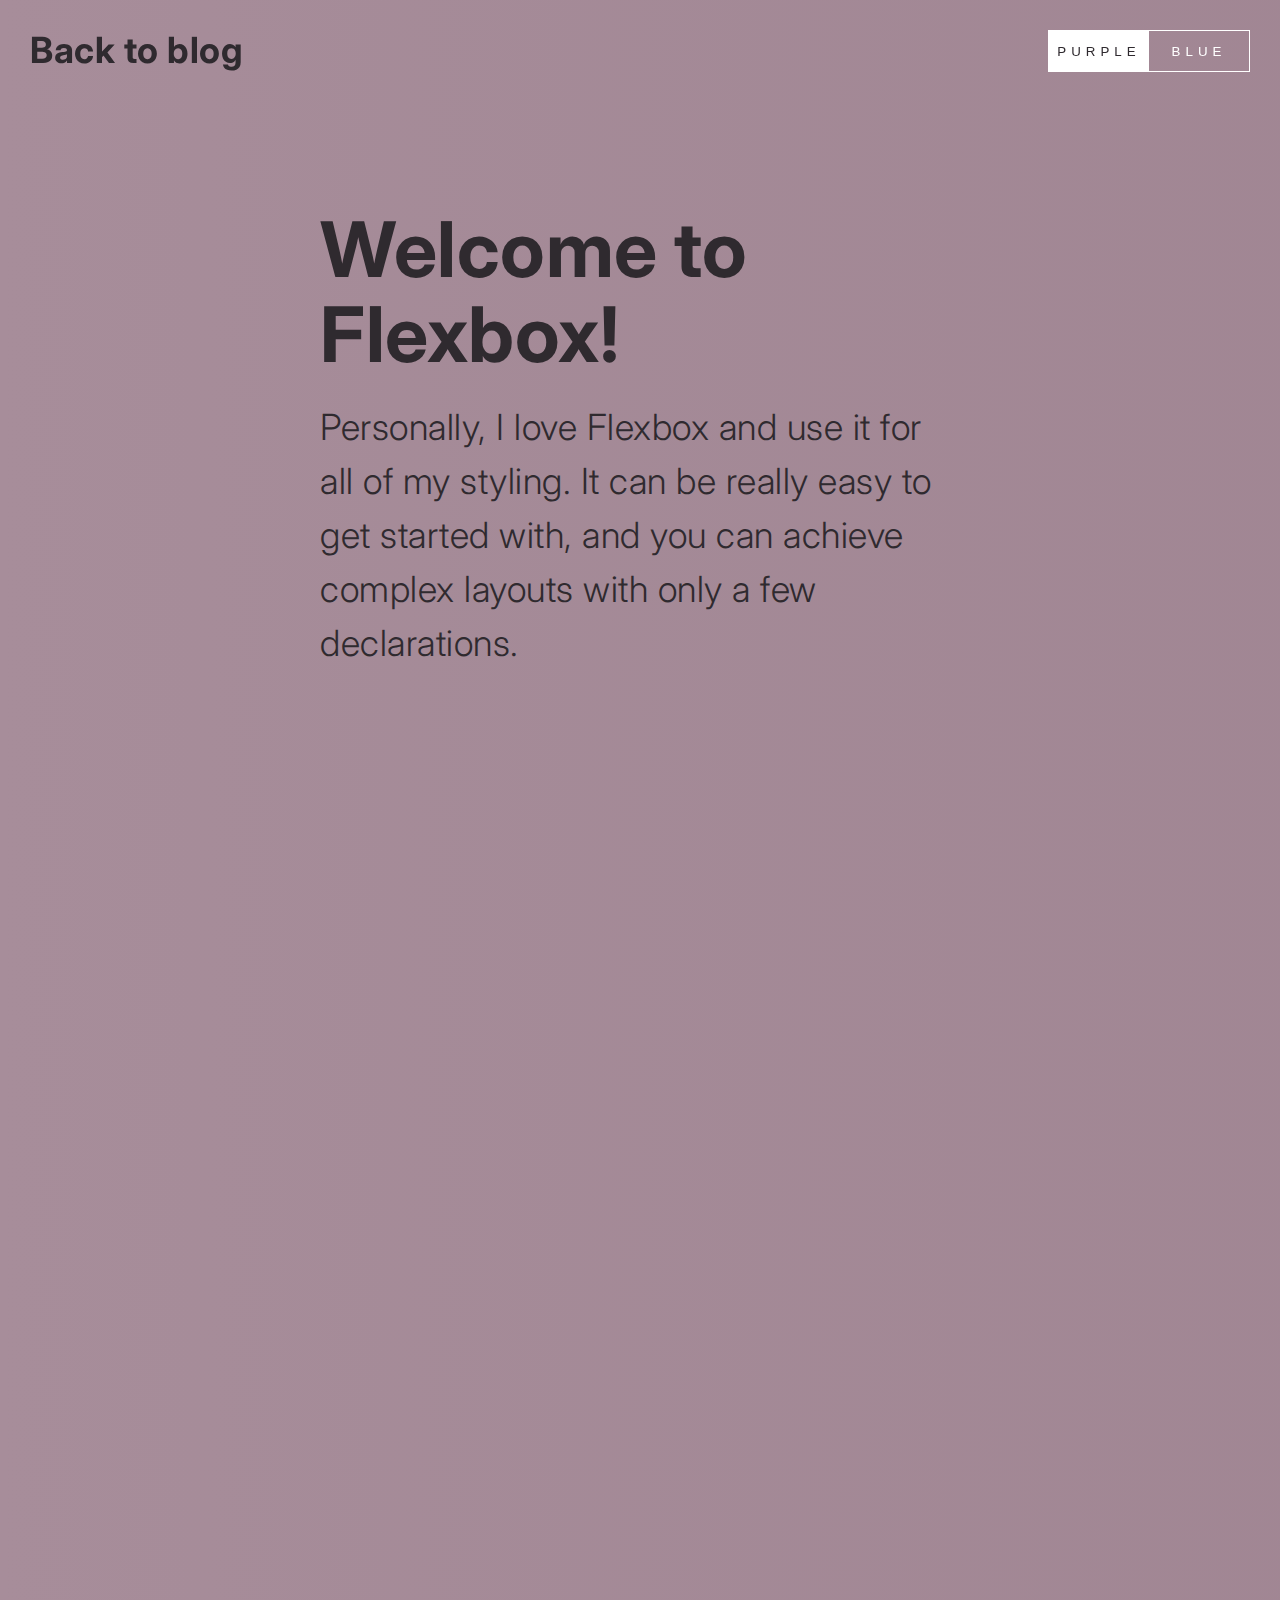
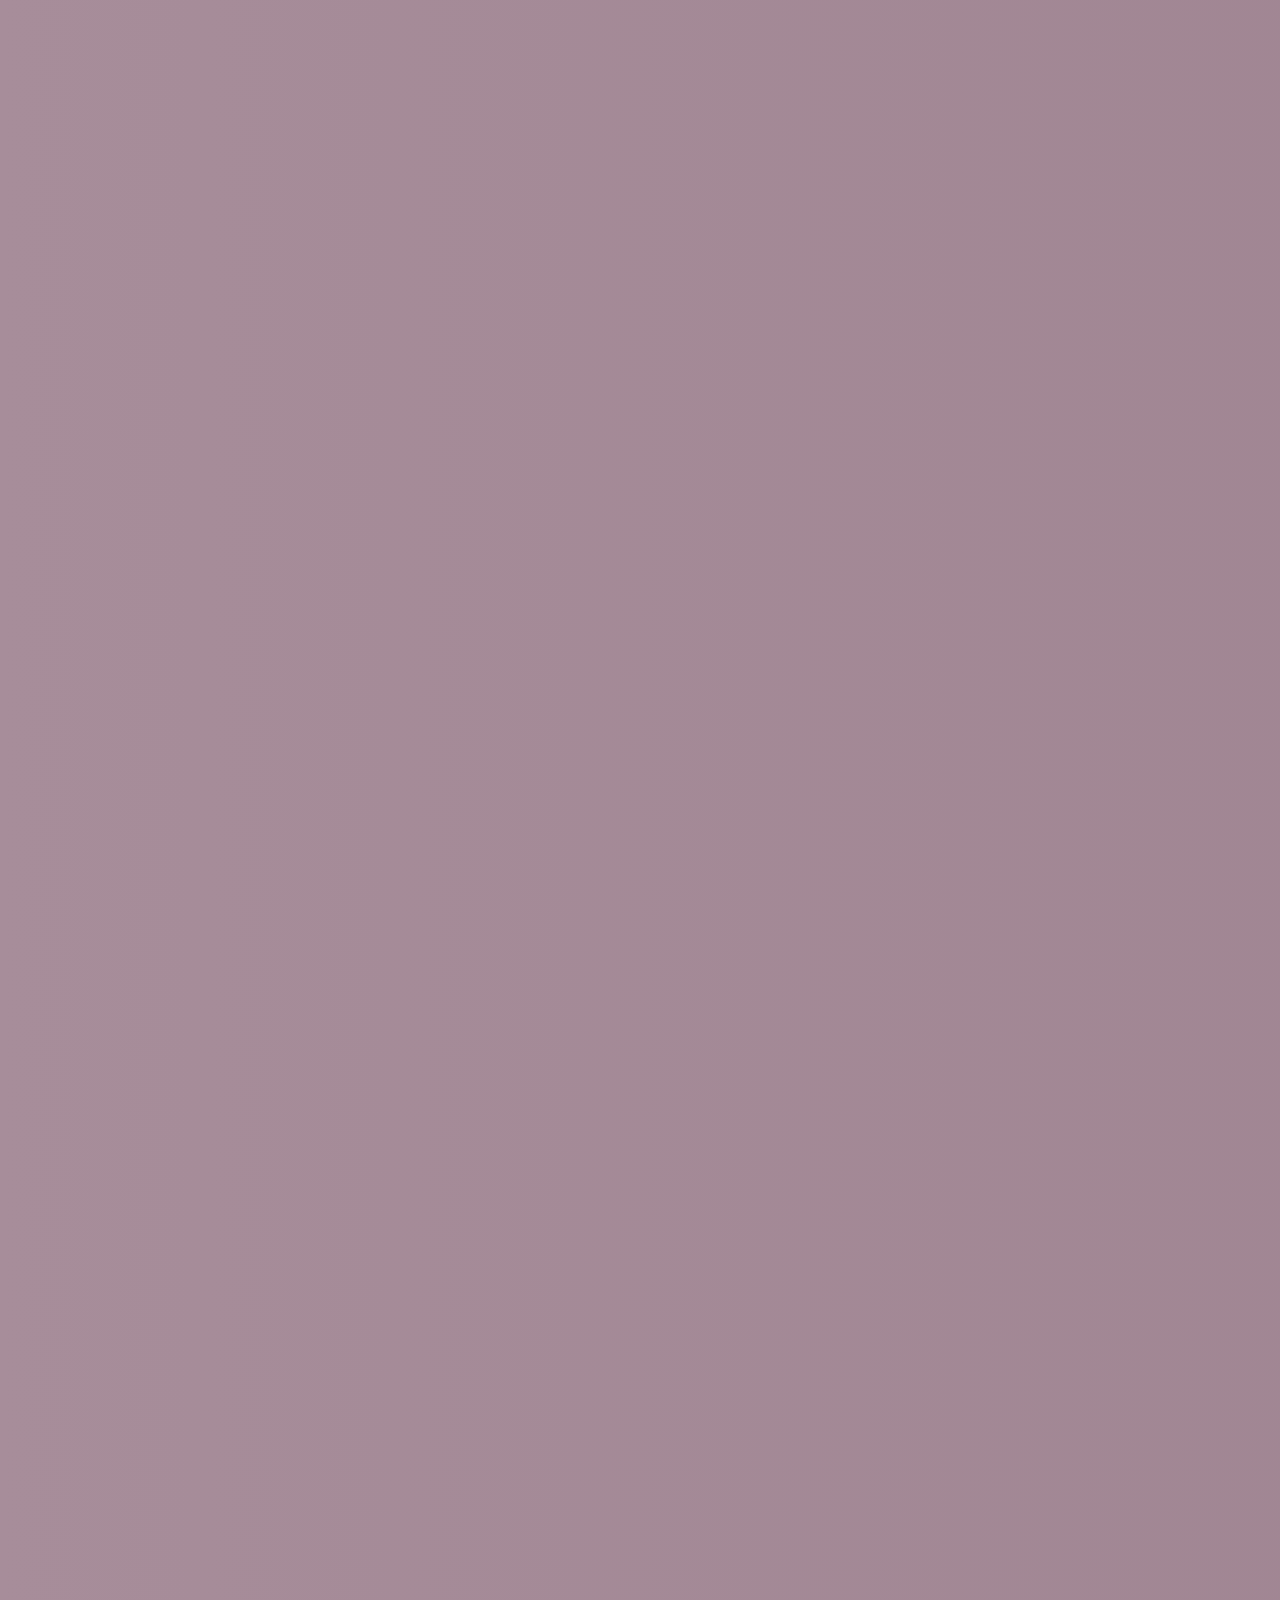
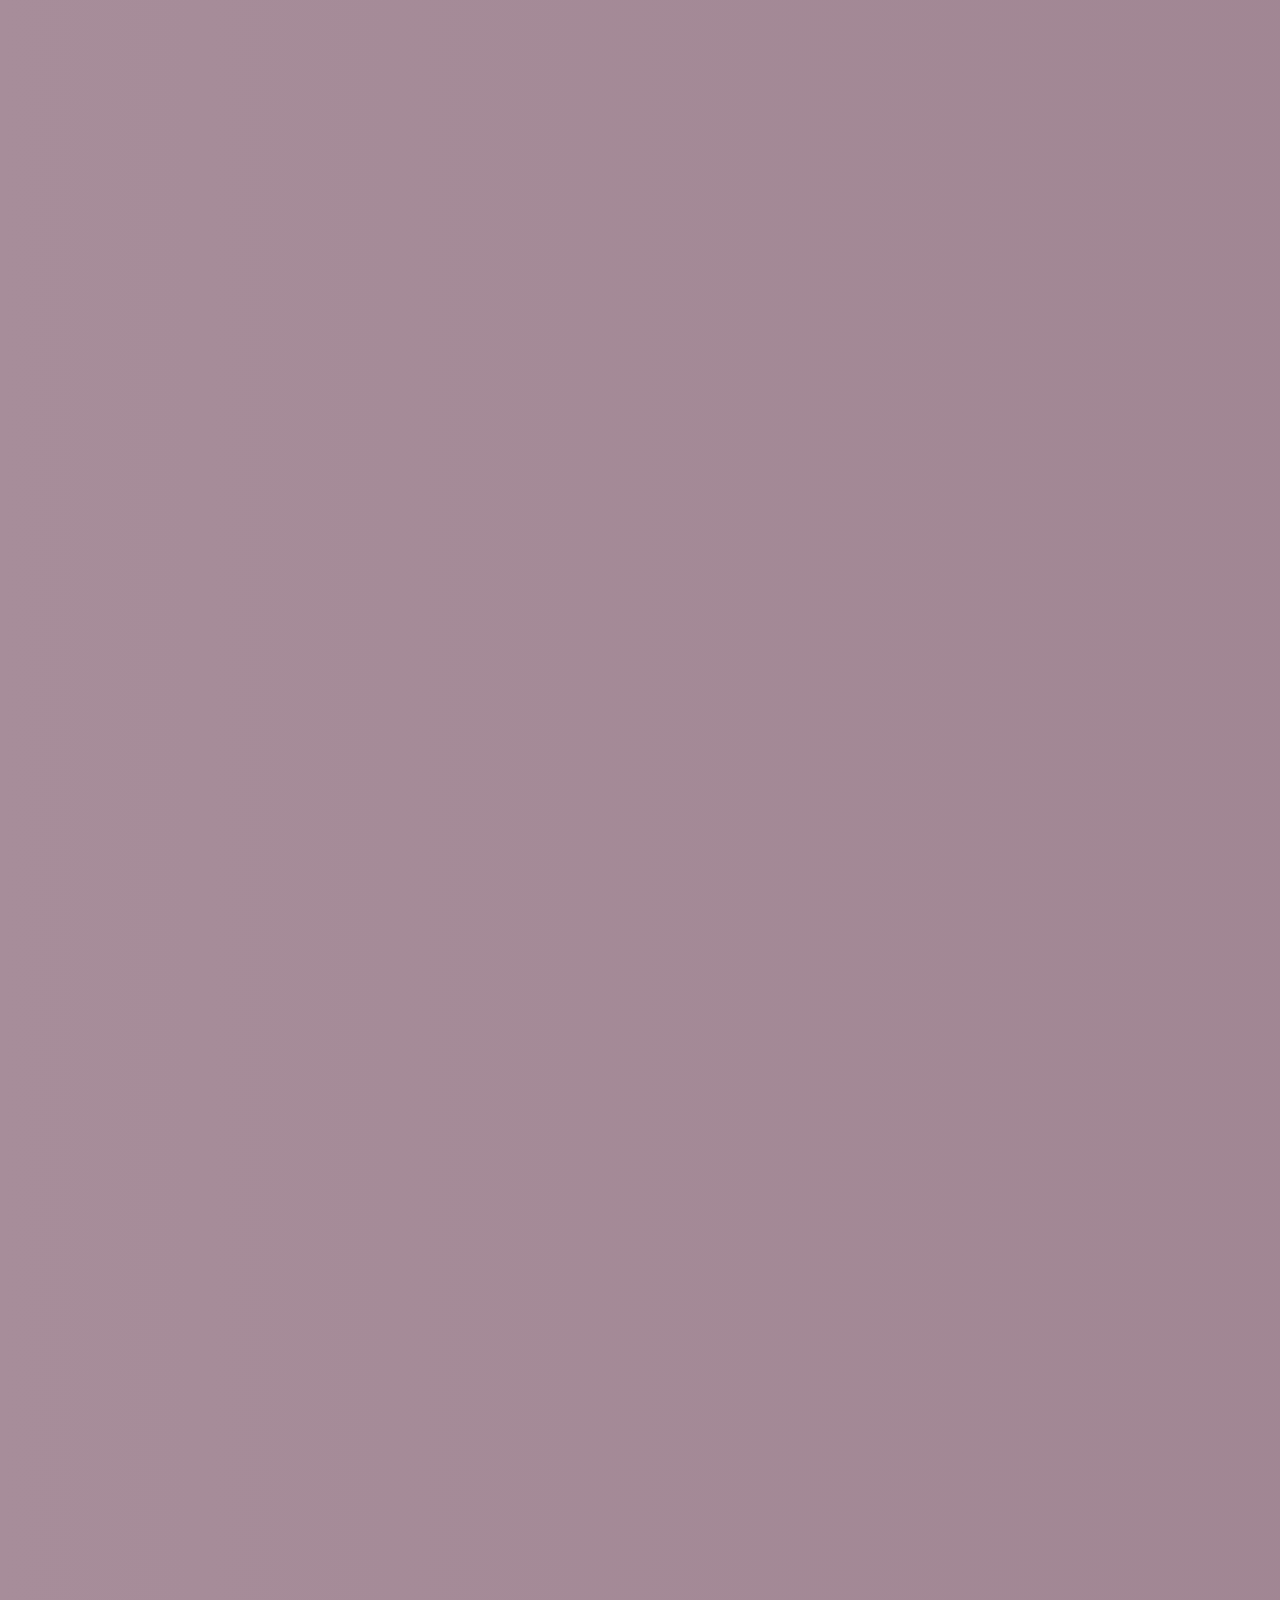
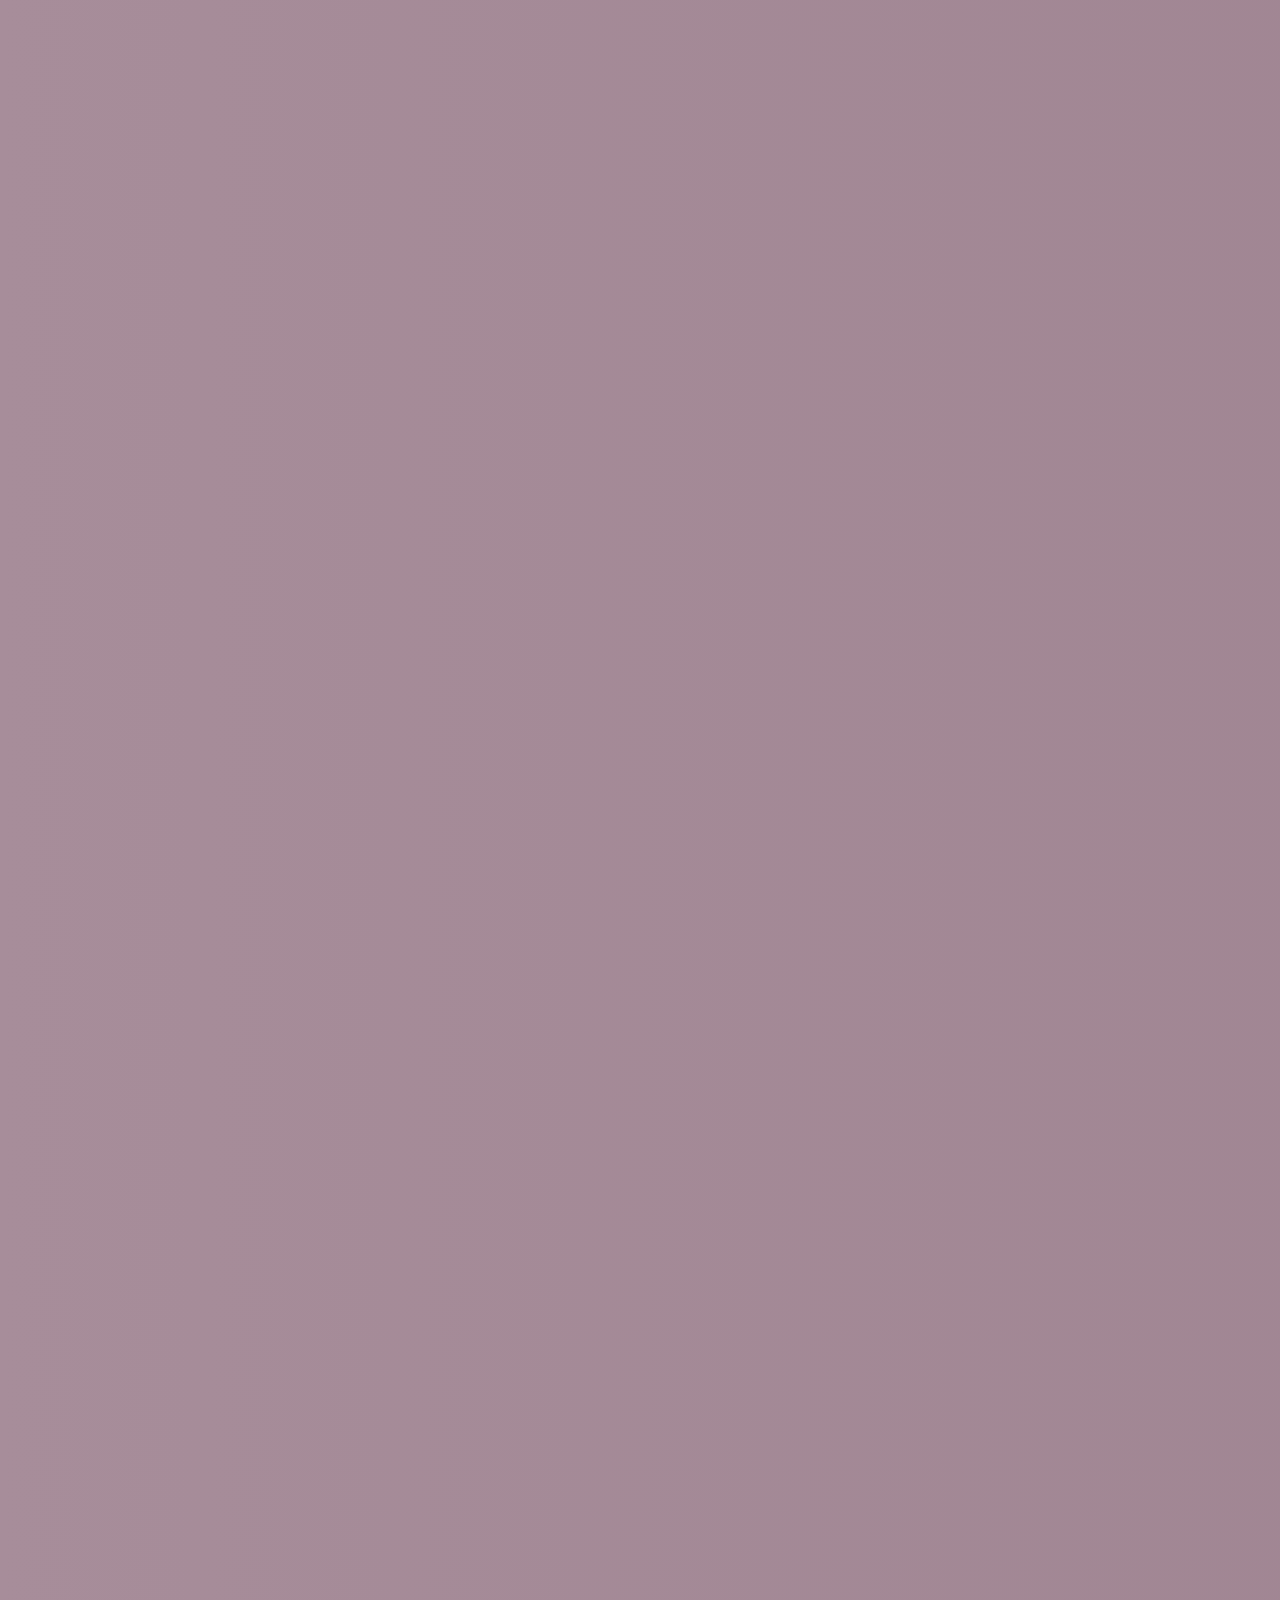
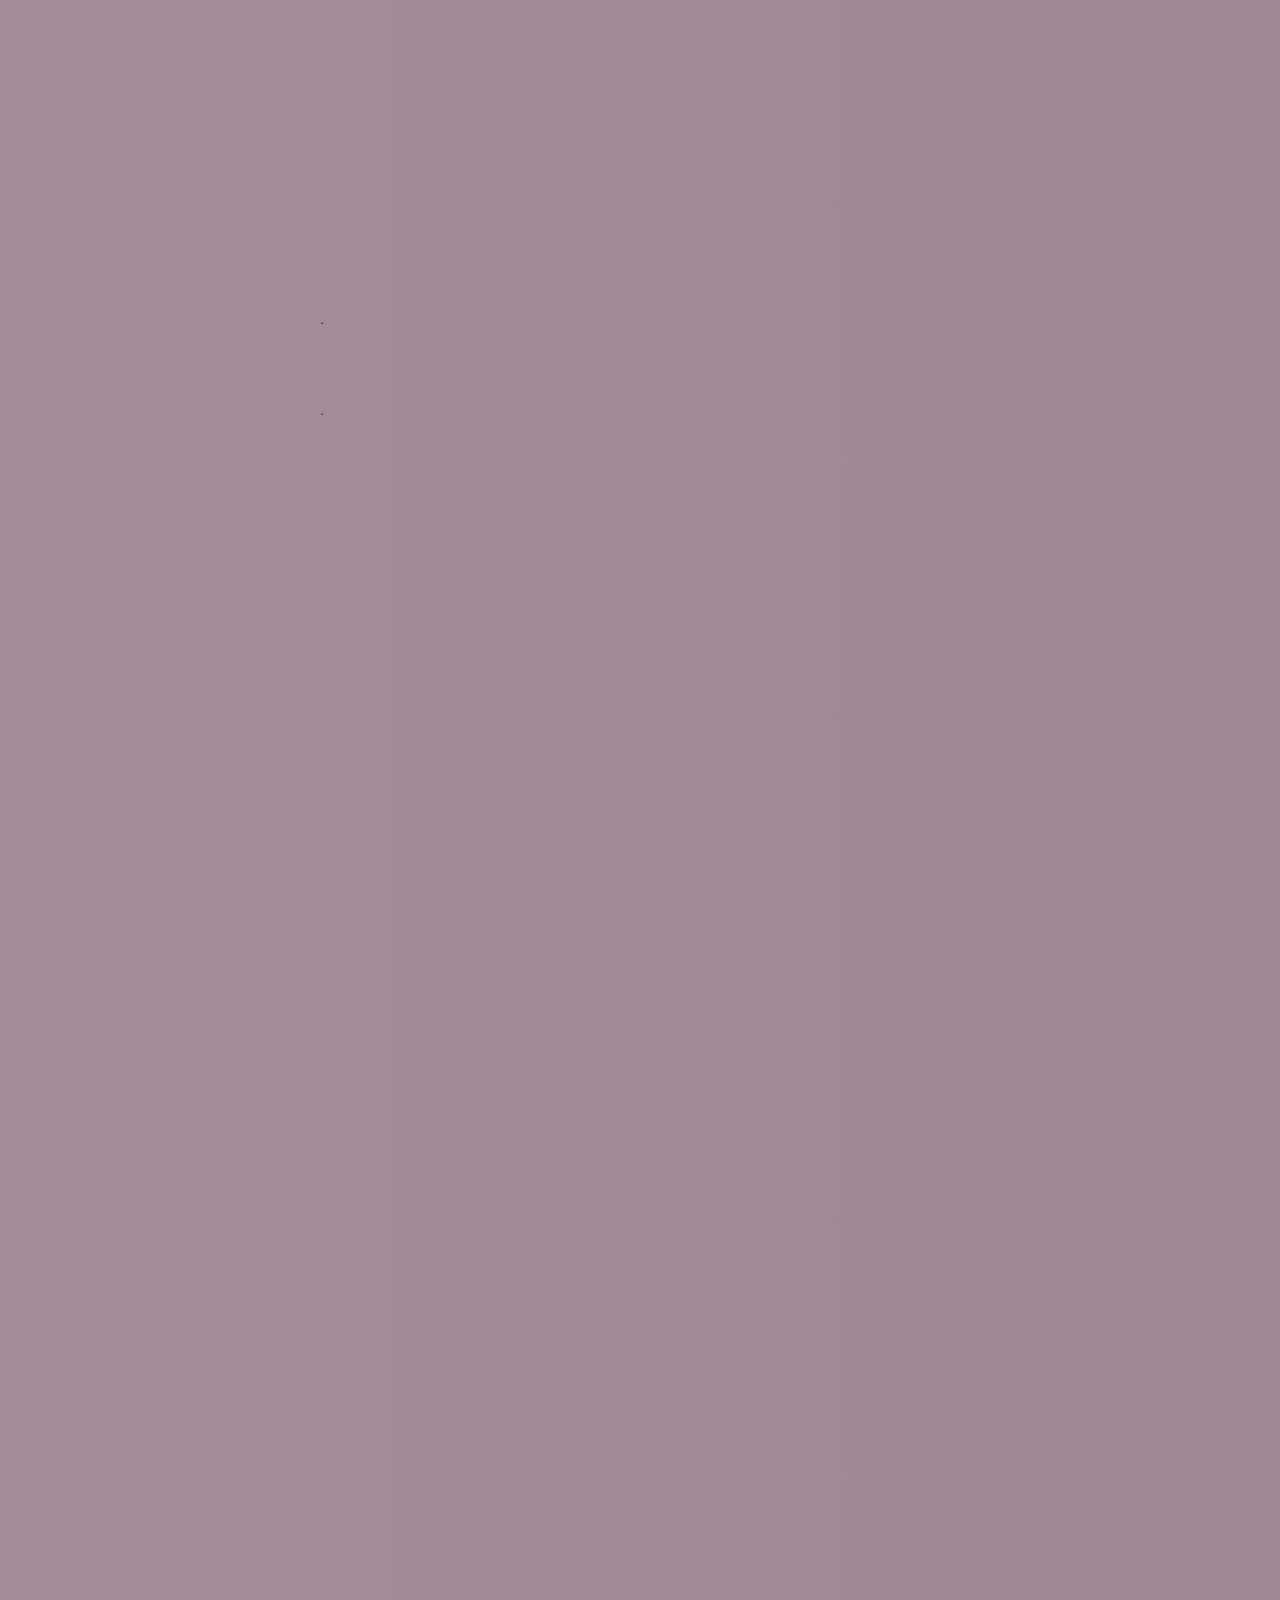
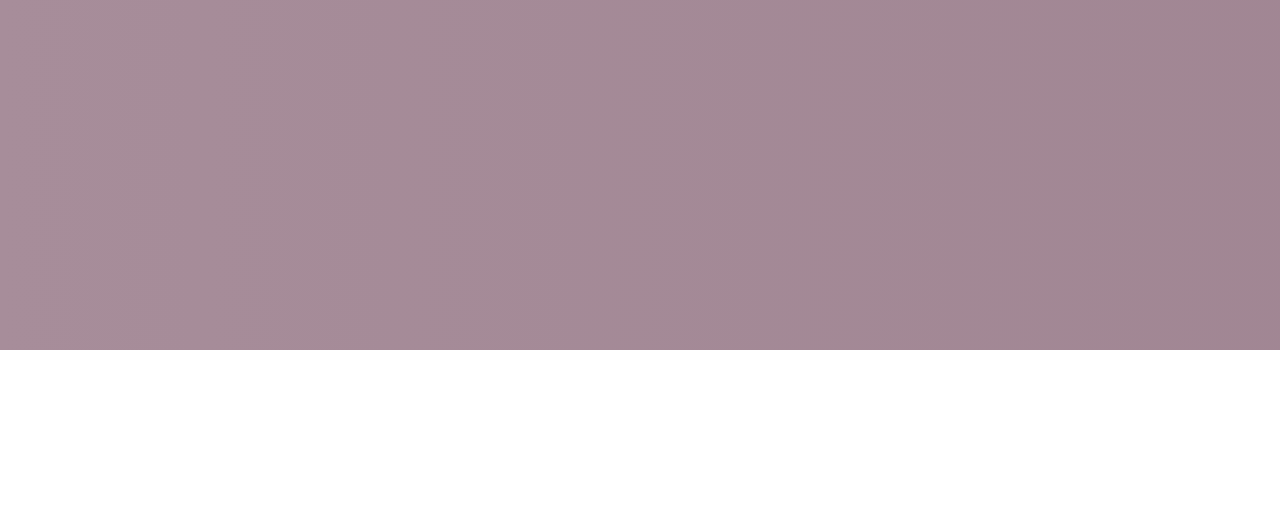
==== blog-flexbox.html @ ee7971dd "first commit" ====
<!DOCTYPE html>
<html>   
    <head>
        <title>Alana Cargill</title>
        <link href="https://fonts.googleapis.com/css2?family=Inter:wght@300;900&display=swap" rel="stylesheet">        <meta charset="utf-8">
        <link rel="stylesheet" type="text/css" href="./CSS/blog-post.css">
        <script src="JS/switch-button.js"></script>
        <script src="JS/jquery.js"></script> 
        <script src="JS/fadein.js"></script>
        <link rel="stylesheet" href="https://cdnjs.cloudflare.com/ajax/libs/font-awesome/5.14.0/css/all.min.css" integrity="sha512-1PKOgIY59xJ8Co8+NE6FZ+LOAZKjy+KY8iq0G4B3CyeY6wYHN3yt9PW0XpSriVlkMXe40PTKnXrLnZ9+fkDaog==" crossorigin="anonymous"/>
        <link href="https://fonts.googleapis.com/css2?family=Roboto+Mono:wght@300&display=swap" rel="stylesheet">
    </head>
    <body>
        <div class="purple-background">
            <nav>
                <div class="nav-text">
                    <div class="back-text">
                        <h3><a class="inter900 blue-underline" id="nav-link" href="./thoughts.html">Back to blog</a></h3>
                    </div>
                </div>
                <div class="switch-button">
                    <span class="active"></span>
                    <button class="switch-button-case left active-case">Purple</button>
                    <button class="switch-button-case right">Blue</button>
                </div>
            </nav>
            <header>
                <div class="header-content">
                    <h1 class="title">Welcome to Flexbox!</h1>
                    <h3 class="subtitle">Personally, I love Flexbox and use it for all of my styling. It can be really easy to get started with, and you can achieve complex layouts with only a few declarations.</h3>
                </div>
            </header>
            <main>
                <div class="blog-content">
                    <div class="paragraph">
                        <h1 class="inter900 fadein">So why is Flexbox so amazing?</h1>
                        <h3 class="inter300 fadein">Firstly, it's really well supported: according to the latest figures, it has 98.69% global support (https://caniuse.com/#feat=flexbox), meaning it's supported by nearly all modern browsers. It's also great for dynamic rearranginging for device size - as the name suggests, it's really flexible!</h3>
                    </div>

                    <div class="paragraph">
                        <h1 class="inter900 fadein">How do we get started with Flexbox?</h1>
                        <h3 class="inter300 fadein">The first thing to do is establish an area of a document, the <span class="code-snips">container</span>. This will become the parent element, and any children of the container will become <span class="code-snips">flex items</span>.</h3>
                        <div class="img-section fadein">
                            <img src="Blog-images/HTML-container.png" alt="HTML div class set to container">
                        </div>
                        <h3 class="inter300 fadein">Let's give the flex items some basic styling so we can see what it looks like in the browser.</h3>
                        <div class="img-section fadein">
                            <img src="Blog-images/flex-item-style.png" alt="Set the flex item background colors">
                        </div>
                        <h3 class="inter300 fadein">Ta da!</h3>
                        <div class="img-section fadein">
                            <img src="Blog-images/browser1.PNG" alt="Displayed in the browser">
                        </div>
                    </div>

                    <div class="paragraph">
                        <h1 class="inter900 fadein">So what can Flexbox do?</h1>
                        <h3 class="inter300 fadein">I'm going to focus on just four basic Flexbox properties: <span class="code-snips">flex-direction</span>, <span class="code-snips">justify-content</span> and <span class="code-snips">align-items</span>. While there is a lot more to Flexbox, these properties are a great starting point to beginners - if you're interested in learning more, there will be a resources section at the end of this article.</h3>
                    </div>

                    <div class="paragraph">
                        <h1 class="inter900 fadein">1. flex-direction</h1>
                        <h3 class="inter300 fadein">First thing's first, we need to set our container to <span class="code-snips">display: flex</span>. After that, we can add our <span class="code-snips">flex-direction</span> property, which accepts four values: <span class="code-snips">row</span>, <span class="code-snips">column</span>, <span class="code-snips">row-reverse</span> and <span class="code-snips">column-reverse</span>.</h3>
                        <h3 class="inter300 fadein">Side note: Once the container is set to <span class="code-snips">display: flex</span>, the flex-direction is automatically set to <span class="code-snips">flex-direction: row</span>, so this doesn't need to be specified.</h3>
                        <h3 class="inter300 fadein">Enough chat - let's take a look at this in action!</h3>
                        <div class="img-section fadein">
                            <img src="Blog-images/flex-direction.png" alt="Set the flex-direction property to 'column'">
                        </div>
                        <div class="img-section fadein">
                            <img src="Blog-images/browser2.PNG" alt="Set the flex-direction property to 'row'">
                        </div>
                    </div>

                    <div class="paragraph">
                        <h1 class="inter900 fadein">2. Justify-content</h1>
                        <h3 class="inter300 fadein"><span class="code-snips">justify-content</span> is a really useful Flexbox property. This defines how the flex items are laid out within the container. There are ten values in total for the property, so I'll focus on the most popular ones and post a link to the rest in the resources section.</h3>
                        <h3 class="inter300 fadein">Examples of <span class="code-snips">justify-content</span> values are <span class="code-snips">flex-start</span>, <span class="code-snips">center</span> and <span class="code-snips">flex-end</span>. Here's how they change the flex item layout:</h3>
                        <div class="img-section fadein">
                            <img src="Blog-images/justify-content-flex-start.PNG" alt="Set the justify-content property to flex-start">
                        </div>
                        <div class="img-section fadein">
                            <img src="Blog-images/justify-content-center.PNG" alt="Set the justify-content property to center">
                        </div>
                        <div class="img-section fadein">
                            <img src="Blog-images/justify-content-flex-end.PNG" alt="Set the justify-content property to flex-end">
                        </div>
                        <h3 class="inter300 fadein">Alternatively, if you wanted to split up your flex items, there are other values you can use to spread them throughout the container:</h3>
                        <h3 class="inter300 fadein"><span class="code-snips">space-around</span>:</h3>
                        <div class="img-section fadein">
                            <img src="Blog-images/space-around.PNG" alt="justify-content: space-around">
                        </div>
                        <h3 class="inter300 fadein"><span class="code-snips">space-evenly</span>:</h3>
                        <div class="img-section fadein">
                            <img src="Blog-images/space-evenly.PNG" alt="justify-content: space-evenly">
                        </div>
                        <h3 class="inter300 fadein"><span class="code-snips">space-between</span>:</h3>
                        <div class="img-section fadein">
                            <img src="Blog-images/space-between.PNG" alt="justify-content: space-between">
                        </div>
                    </div>

                    <div class="paragraph">
                        <h1 class="inter900 fadein">3. Align-items</h1>
                        <h3 class="inter300 fadein"><span class="code-snips">align-items</span> works similarly to <span class="code-snips">justify-content</span>, except on the opposing axis. They work really well together to centre a div if you set both of their values to <span class="code-snips">center</span> - something which is notoriously hard for beginner developers!</h3>.
                        <h3 class="inter300 fadein">The values for the <span class="code-snips">align-items</span> property are:</h3>.
                        <h3 class="inter300 fadein"><span class="code-snips">flex-start</span>:</h3>
                        <div class="img-section fadein">
                            <img src="Blog-images/align-items-start.PNG" alt="align-items: flex-start">
                        </div>
                        <h3 class="inter300 fadein"><span class="code-snips">center</span>:</h3>
                        <div class="img-section fadein">
                            <img src="Blog-images/align-items-center.PNG" alt="align-items: center">
                        </div>
                        <h3 class="inter300 fadein"><span class="code-snips">flex-end</span>:</h3>
                        <div class="img-section fadein">
                            <img src="Blog-images/align-items-end.PNG" alt="align-items: flex-end">
                        </div>
                    </div>

                    <div class="paragraph fadein">
                        <h1 class="inter900">Extra resources</h1>
                        <h3 class="inter300">I hope this has given you a good introduction on the basics of Flexbox. As I already mentioned, there is a lot more to learn to utilise Flexbox. Here are some great resources to check out.</h3>
                        <h3 class="inter300">fullstackstudent: http://fullstackstudent.com/beginners-guide-to-flexbox/</h3>
                        <h3 class="inter300">FreeCodeCamp: https://www.freecodecamp.org/news/learn-css-flexbox-in-5-minutes-b941f0affc34/</h3>
                        <h3 class="inter300">CSS-Tricks: https://css-tricks.com/snippets/css/a-guide-to-flexbox/</h3>
                    </div>
                </div>
            </main>
            <footer>
                <a href="https://twitter.com/CargillAlana"><i class="social-media fab fa-twitter"></i></a>
                <a href="https://codepen.io/alanacargill"><i class="social-media fab fa-codepen"></i></a>
                <a href="https://github.com/alanacargill"><i class="social-media fab fa-github"></i></a>
                <a href="https://www.linkedin.com/in/alana-cargill-0606941a0/"><i class="social-media fab fa-linkedin-in"></i></a>
            </footer>
        </div>
    </body>
</html>
---- CSS/blog-post.css ----
/* colors
  #2F2A2F text color
  #4e464e hover text color
  #a78d9a light purple
  #B8D9C8 light blue
  #750E49 dark purple
  #4D002B very dark purple
*/


* {
    margin: 0;
    padding: 0;
  } 
  
  body {
    color: #2F2A2F;
    font-family: 'Inter', sans-serif;
    font-weight: 300;
  }

  .title {
    font-size: 6vw;
    line-height: 1.1em;
    font-family: 'Inter', sans-serif;
    margin-bottom: 0.3em;
    letter-spacing: 0.5px;
  }

  .subtitle {
    font-family: 'Inter', sans-serif;
    font-weight: 300;
    font-size: 4vh;
    line-height: 1.5em;
    margin: .2em 0 .6em;
    letter-spacing: 0.5px;
  }
  
  .inter300 {
    font-family: 'Inter', sans-serif;
    font-weight: 300;
    font-size: 3vh;
    line-height: 1.8em;
    margin: .2em 0 .6em;
    letter-spacing: 0.5px;
  }
  
  .inter900 {
    font-size: 5vw;
    line-height: 1.1em;
    font-family: 'Inter', sans-serif;
    margin-bottom: 0.3em;
    letter-spacing: 0.5px;
  }

  .code-snips {
      font-family: 'Roboto Mono';
      background-color: white;
      padding: 2px;
  }
  
  .purple-background {
    background: linear-gradient(270deg, #836574, #a78d9a);
    background-size: 600% 600%;
  
    -webkit-animation: background-animation 60s ease infinite;
    -moz-animation: background-animation 60s ease infinite;
    animation: background-animation 60s ease infinite;
  }
  
  .blue-background {
    background: linear-gradient(270deg, #B8D9C8, #86bea1);
    background-size: 600% 600%;
    color: #2F2A2F;
  
    -webkit-animation: background-animation 60s ease infinite;
    -moz-animation: background-animation 60s ease infinite;
    animation: background-animation 60s ease infinite;
  }
  
  @-webkit-keyframes background-animation {
    0%{background-position:0% 50%}
    50%{background-position:100% 50%}
    100%{background-position:0% 50%}
  }
  @-moz-keyframes background-animation {
    0%{background-position:0% 50%}
    50%{background-position:100% 50%}
    100%{background-position:0% 50%}
  }
  @keyframes background-animation {
    0%{background-position:0% 50%}
    50%{background-position:100% 50%}
    100%{background-position:0% 50%}
  }
  
  header {
    height: 100vh;
    display: flex;
    align-items: center;
    justify-content: center;
  }
  
  .header-content {
    width: 50%;
    text-align: left;
  }
  
  nav {
    position: fixed;
    display: flex;
    flex-direction: row;
    justify-content: space-between;
    align-items: center;
    width: 100%;
  }
  
  #nav-link {
    font-size: 4vh;
    color: #2F2A2F;
    margin: 30px;
    cursor: pointer;
  }

  /* switch button */
  
  .switch-button {
    display: flex;
    justify-content: flex-start;
    width: 200px;
    height: 40px;
    text-align: center;
    will-change: transform;
    z-index: 197 !important;
    cursor: pointer;
    transition: 0.3s ease all;
    border: 1px solid white;
    margin: 30px;
  }
  
  .switch-button-case {
    background: none;
    width: 50%;
    height: 100%;
    color: white;
    border: none;
    transition: 0.3s ease all;
    text-transform: uppercase;
    letter-spacing: 5px;
    text-align: center;
  }
  
  .switch-button-case:hover {
    color: grey;
    cursor: pointer;
  }
  
  .switch-button-case:focus {
    outline: none;
  }
  
  .switch-button .active {
    color: #2F2A2F;
    background-color: white;
    position: absolute;
    left: 0;
    top: 0;
    width: 50%;
    height: 100%;
    z-index: -1;
    transition: 0.3s ease-out all;
  }
  
  .switch-button .active-case {
    color: #2F2A2F;
  }
  
.purple-underline {
    background-image: linear-gradient(180deg, transparent 65%, #836574 0);
    background-repeat: no-repeat;
    background-size: 0 100%;
    transition: background-size .4s ease;
}
  
.purple-underline:hover {
    background-size: 100% 100%;
    letter-spacing: 1px;
    transition: all 0.7s;
}
  
.blue-underline {
    background-image: linear-gradient(180deg, transparent 65%, #B8D9C8 0);
    background-repeat: no-repeat;
    background-size: 0 100%;
    transition: background-size .4s ease;
}
  
.blue-underline:hover {
    background-size: 100% 100%;
    letter-spacing: 1px;
    transition: all 0.7s;
}
  
a {
    color: inherit;
    text-decoration: none;
}

.img-section {
    display: flex;
    justify-content: center;
    margin: 30px;
}
  
img {
    width: 50vw;
    height: auto;
}

.blog-content {
    width: 50%;
    text-align: left;
}

.paragraph {
    margin-bottom: 40px;
}

main {
    display: flex;
    align-items: center;
    justify-content: center;
}

  
.buttons {
    display: flex;
    flex-direction: row;
    justify-content: flex-start;
    align-items: center;
}
  
.link-button {
    text-align: center;
    cursor: pointer;
    height: 40px;
    padding: 10px;
    transition: 0.3s ease all;
    border: 1px solid white;
    border-radius: 0em;
    background: #fff;
    text-transform: uppercase;
    letter-spacing: 5px;
    margin: 20px 0;
}
  
.link-button:hover{
    transition: 0.3s ease all;
    background: none;
    color: #fff;
}
  
  footer {
    display: flex;
    justify-content: center;
    align-items: center;
    flex-direction: row;
    background-color: white;
    height: 20vh;
  }
  
  i {
    font-size: 30px;
    padding: 0 30px;
    color:#2F2A2F;
  }
  
  .social-media:hover {
    transform: scale(1.1);
    transition: all 0.4s;
    cursor: pointer;
    color:  #4e464e;
  }
  
.social-media {
    font-size: 30px;
    padding: 0 30px;
    color:#2F2A2F;
}
  
.social-media:hover {
    font-size: 35px;
    transition: all 0.2s ease-in-out;
    color:  #4e464e;
    cursor: pointer;
}
  
  
#labels {
    color: #4e464e;
    font-size: 3vh;
}
  

.fadein {
  opacity: 0;
}

@media (max-width: 975px) {

    nav {
      position: sticky;
    }
  
    .header-content {
      height: 80vh;
    }
}
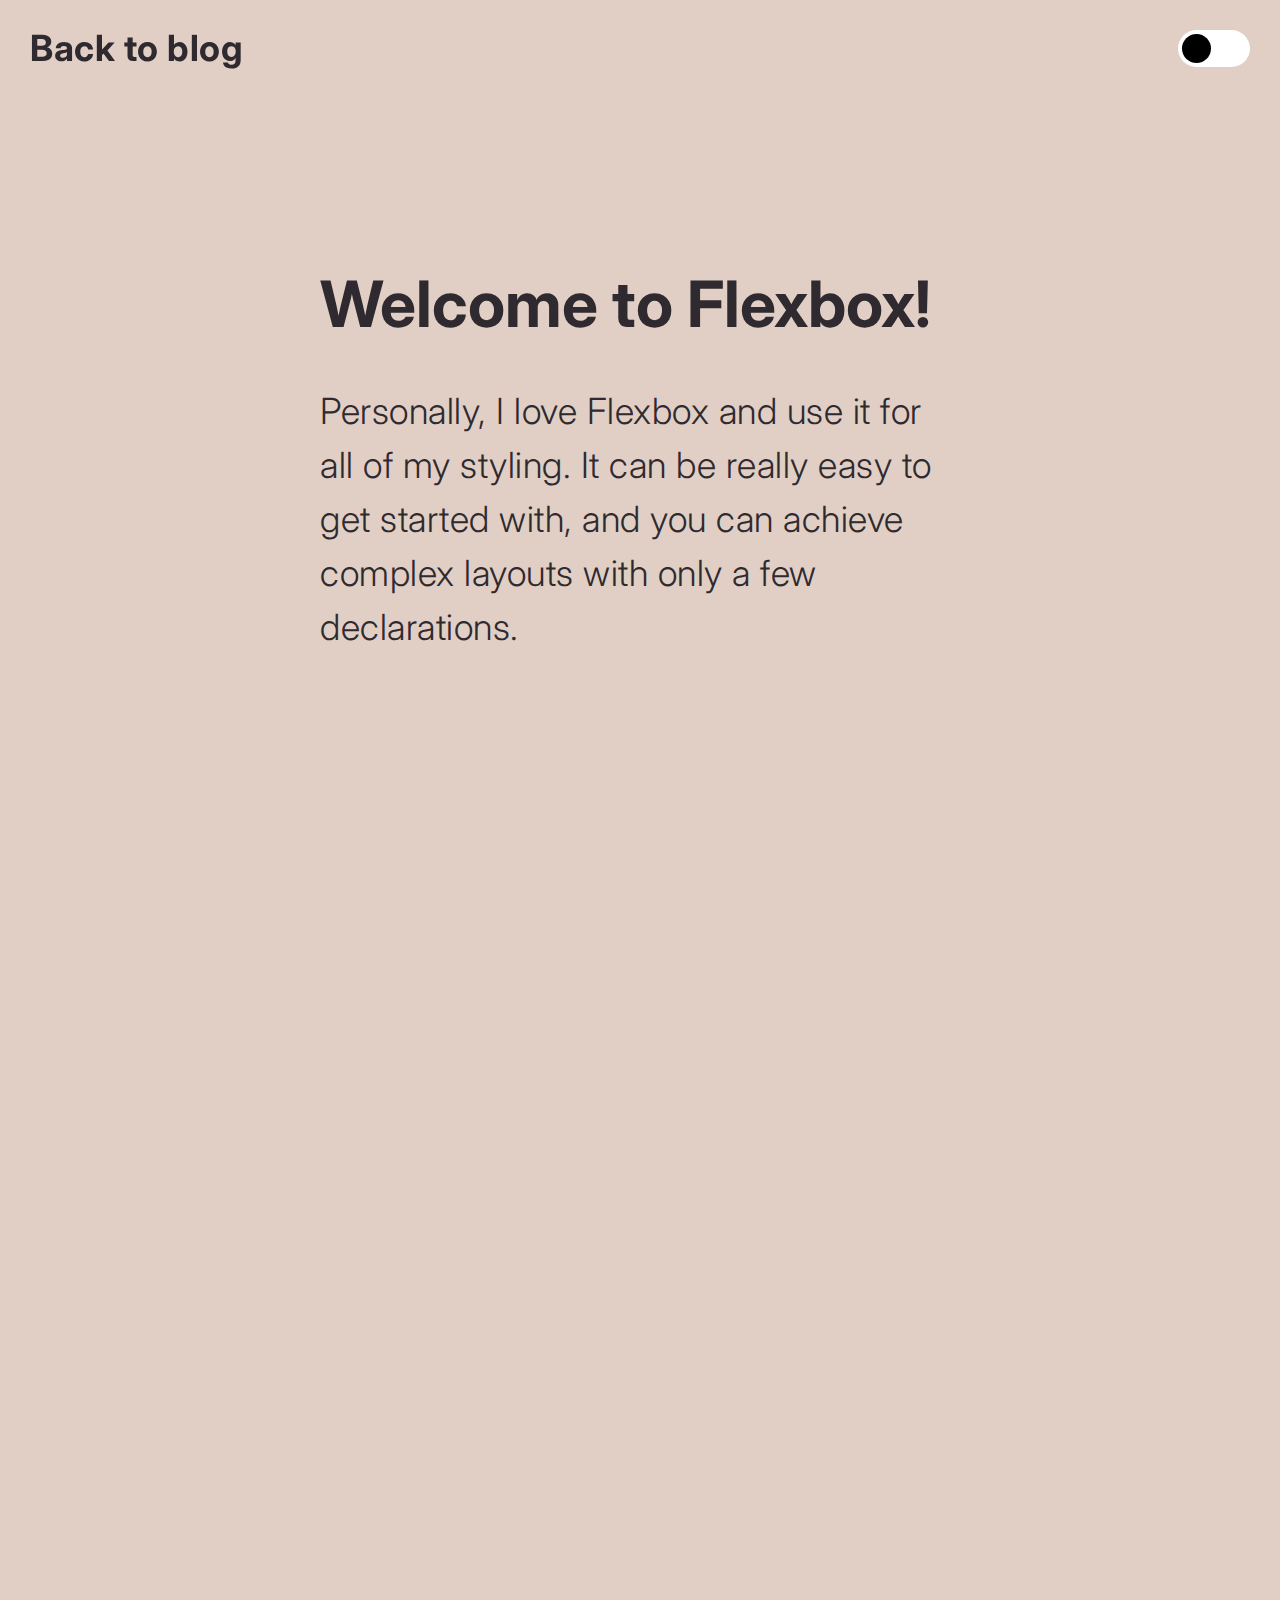
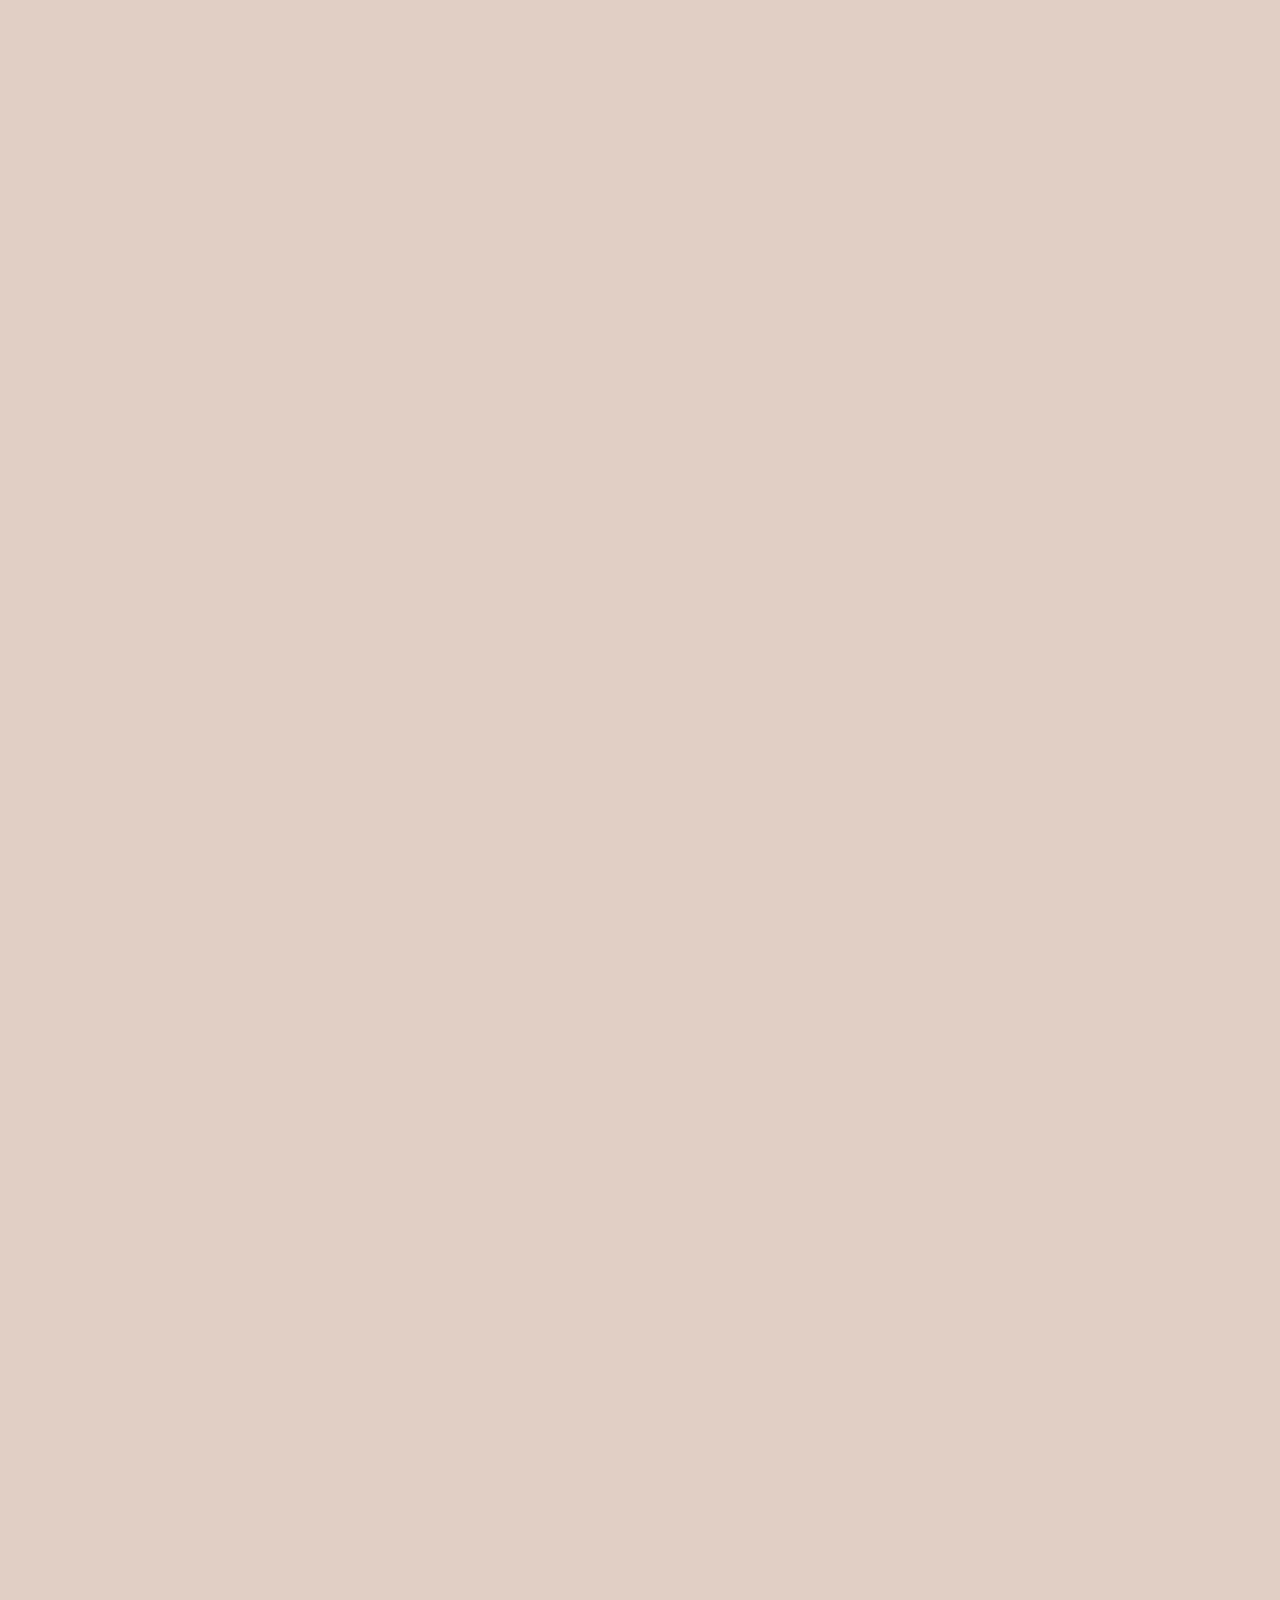
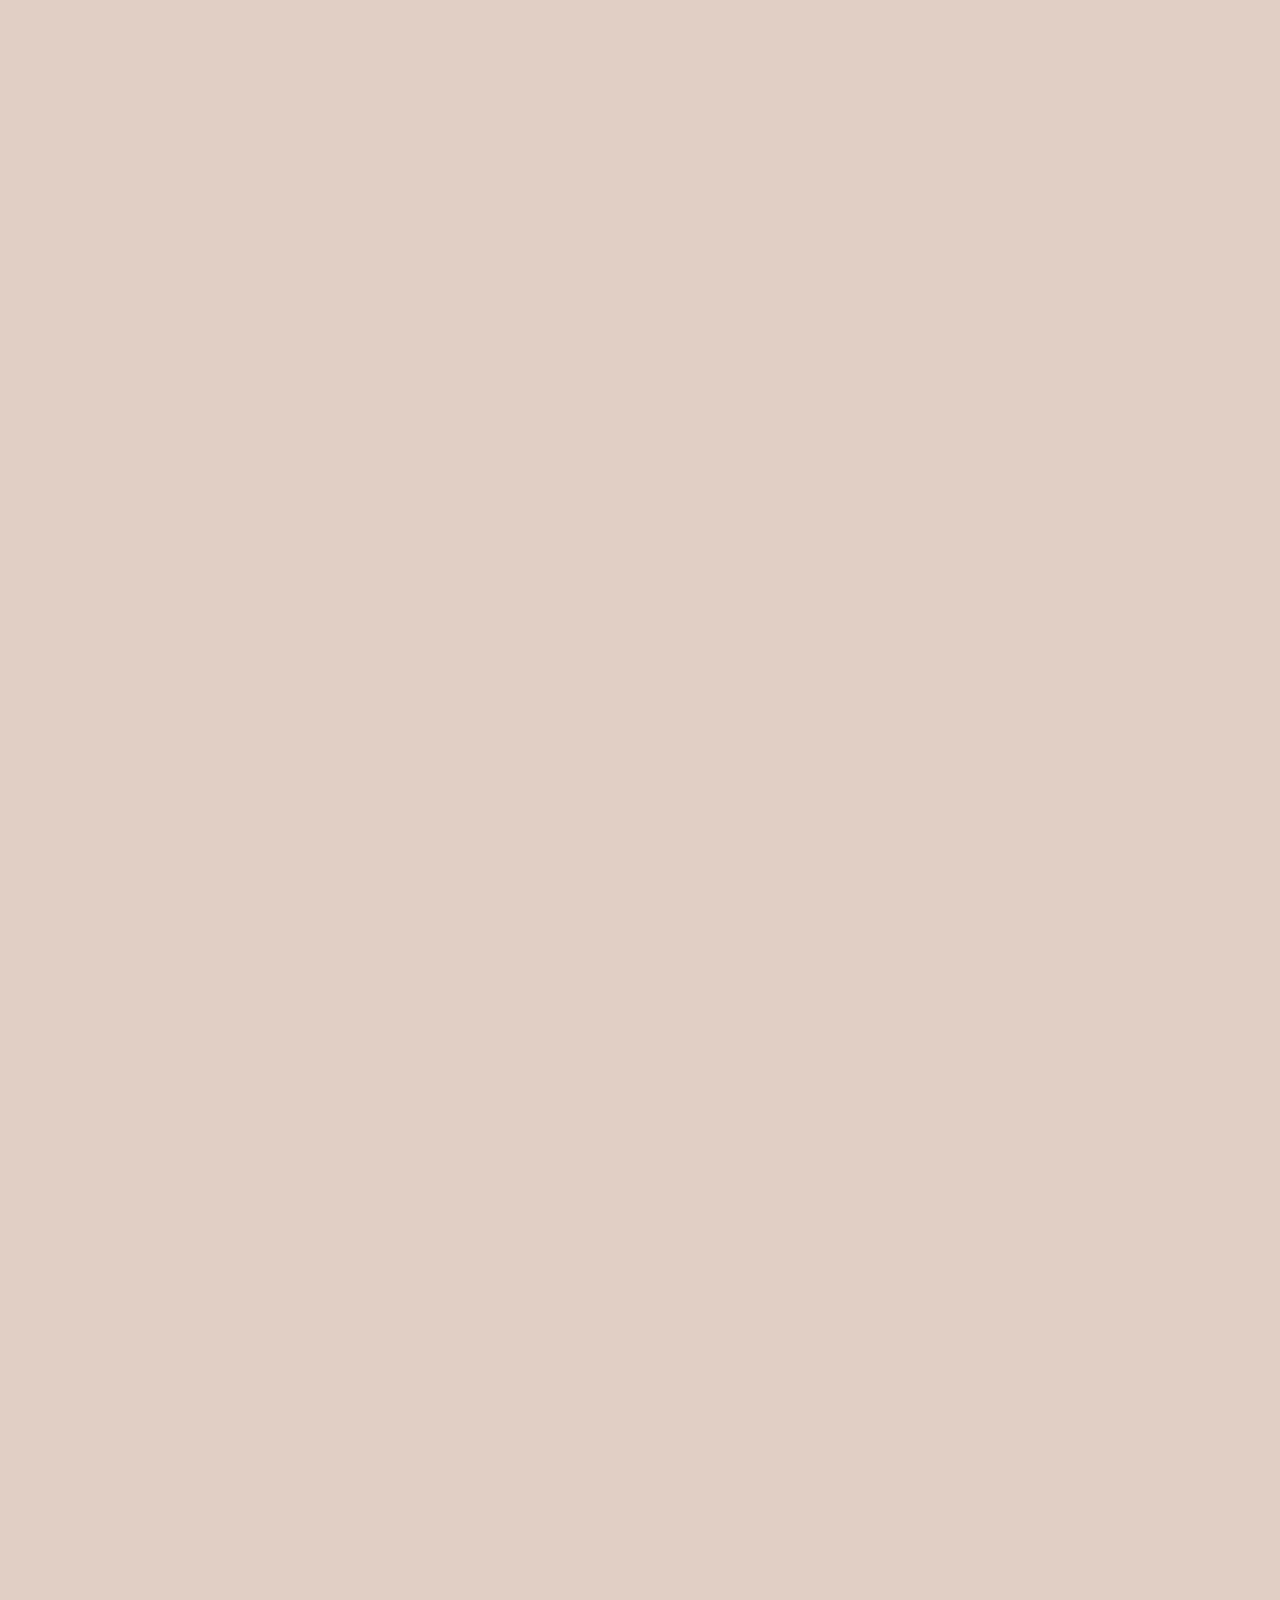
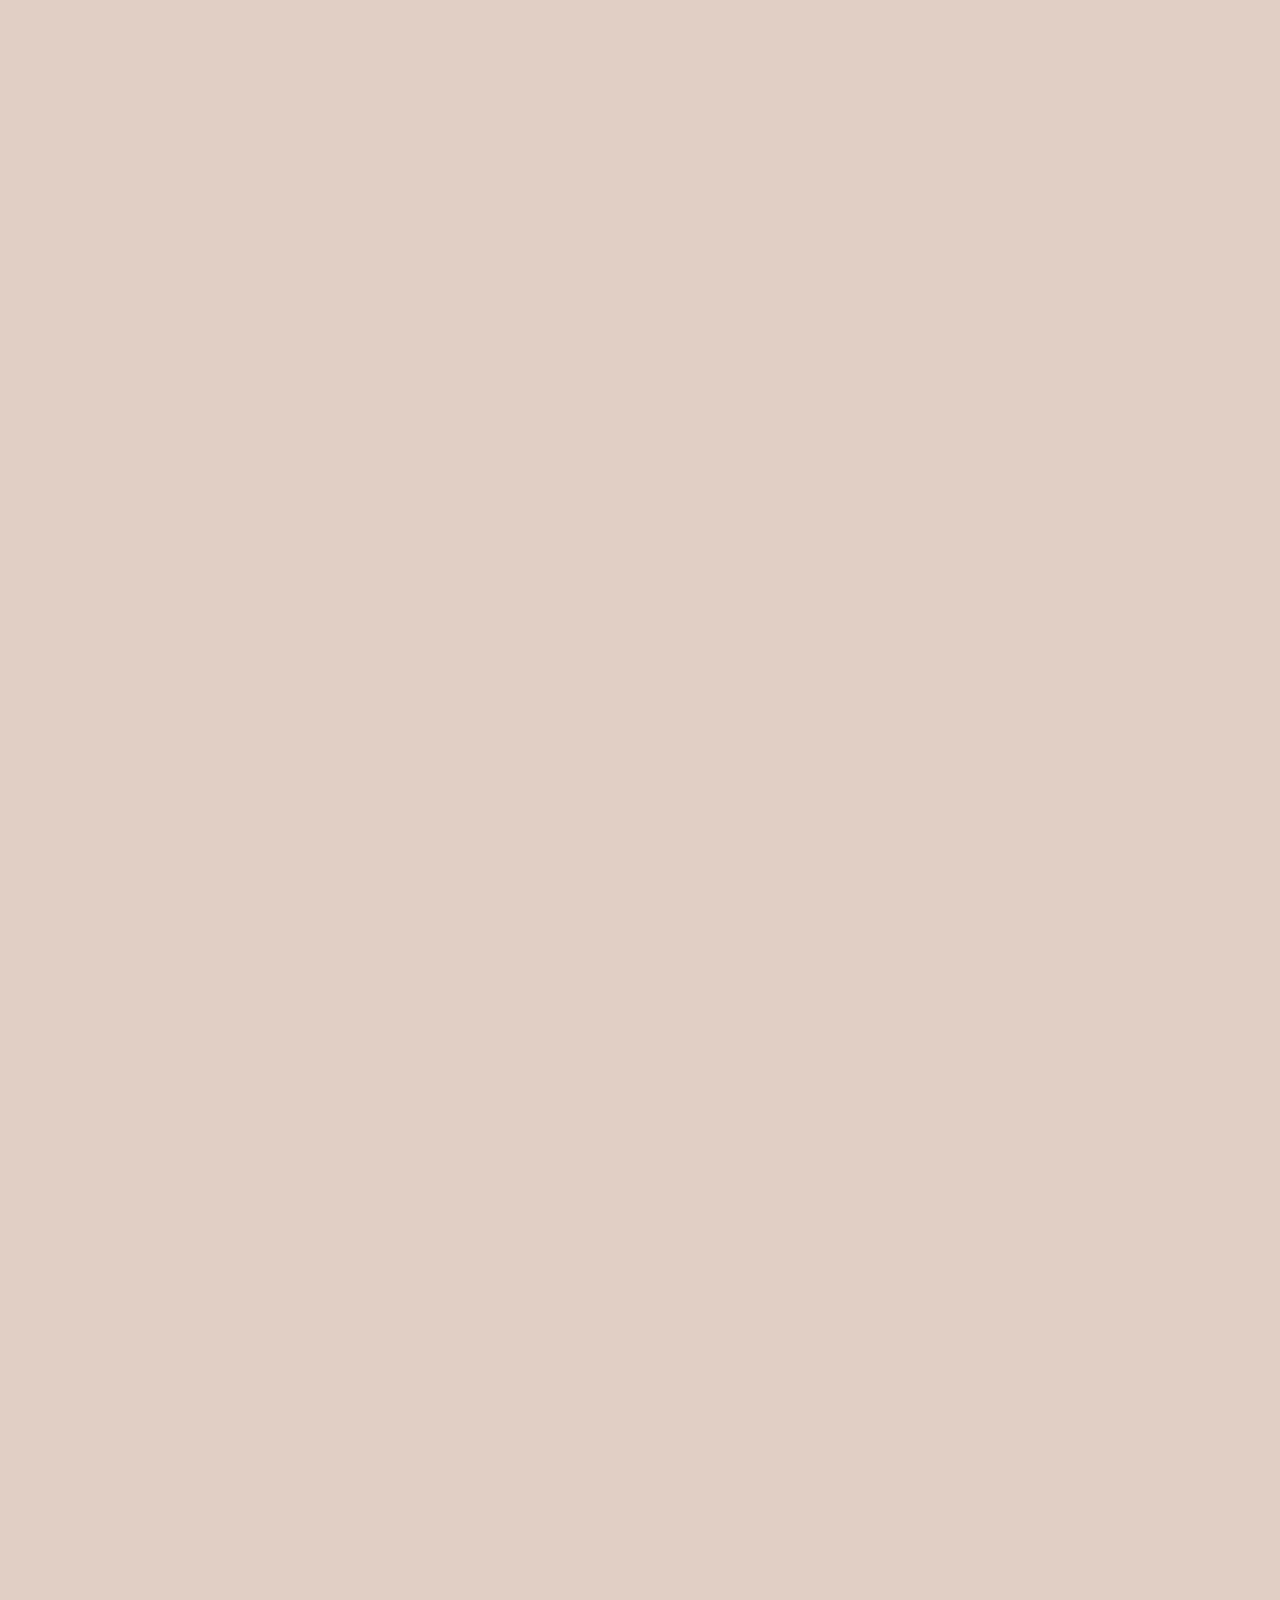
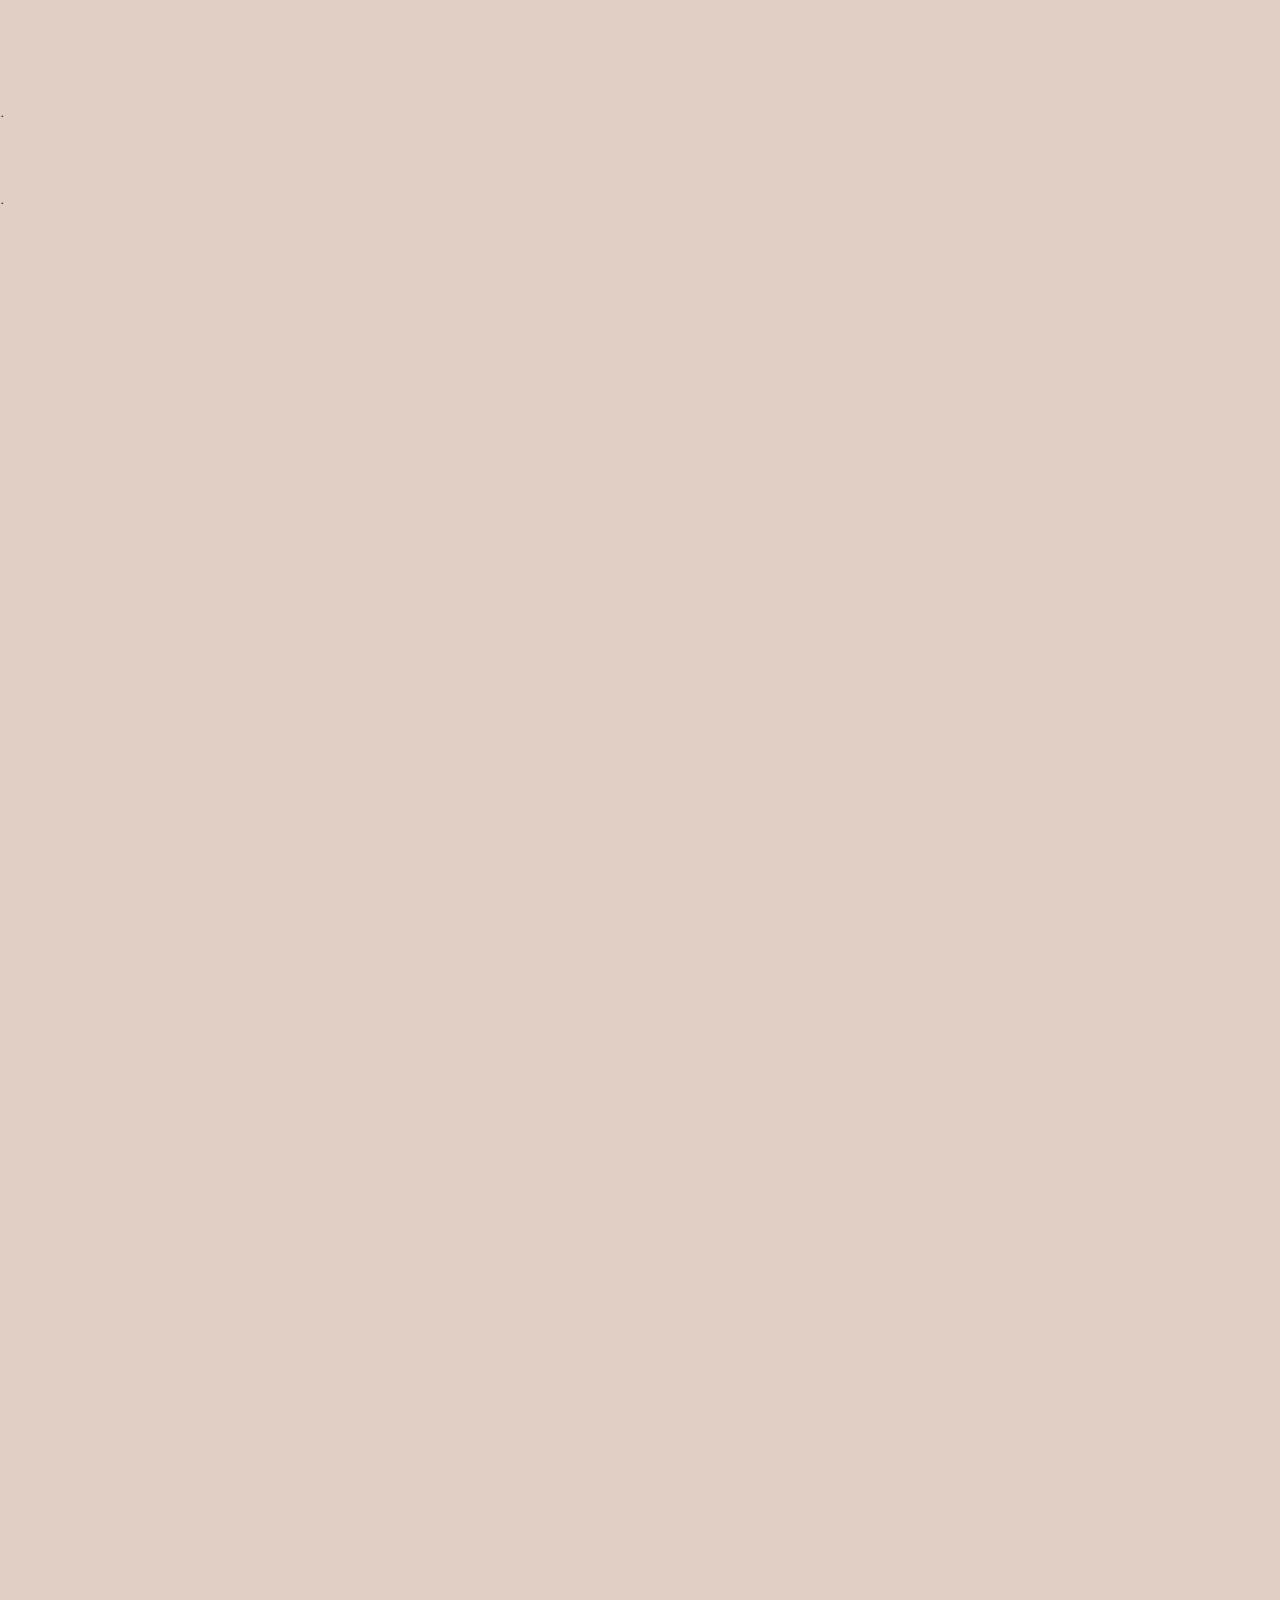
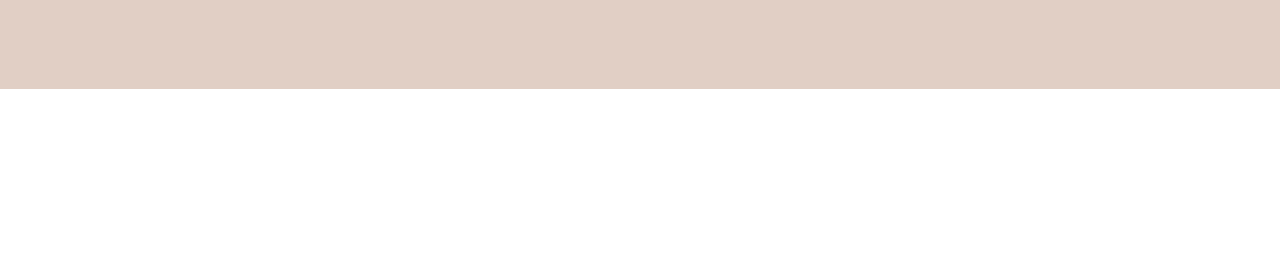
==== commit f971f905: "first commit" ====
--- a/blog-flexbox.html
+++ b/blog-flexbox.html
@@ -3,126 +3,124 @@
     <head>
         <title>Alana Cargill</title>
         <link href="https://fonts.googleapis.com/css2?family=Inter:wght@300;900&display=swap" rel="stylesheet">        <meta charset="utf-8">
+        <link rel="stylesheet" type="text/css" href="./CSS/main.css">
         <link rel="stylesheet" type="text/css" href="./CSS/blog-post.css">
-        <script src="JS/switch-button.js"></script>
-        <script src="JS/jquery.js"></script> 
-        <script src="JS/fadein.js"></script>
+        <link rel="stylesheet" type="text/css" href="CSS/normalize.css">
         <link rel="stylesheet" href="https://cdnjs.cloudflare.com/ajax/libs/font-awesome/5.14.0/css/all.min.css" integrity="sha512-1PKOgIY59xJ8Co8+NE6FZ+LOAZKjy+KY8iq0G4B3CyeY6wYHN3yt9PW0XpSriVlkMXe40PTKnXrLnZ9+fkDaog==" crossorigin="anonymous"/>
         <link href="https://fonts.googleapis.com/css2?family=Roboto+Mono:wght@300&display=swap" rel="stylesheet">
     </head>
     <body>
-        <div class="purple-background">
+        <div class="day-mode">
             <nav>
                 <div class="nav-text">
                     <div class="back-text">
                         <h3><a class="inter900 blue-underline" id="nav-link" href="./thoughts.html">Back to blog</a></h3>
                     </div>
                 </div>
-                <div class="switch-button">
-                    <span class="active"></span>
-                    <button class="switch-button-case left active-case">Purple</button>
-                    <button class="switch-button-case right">Blue</button>
+                <div class="toggle-btn" id="_1st-toggle-btn">
+                    <input type="checkbox">
+                    <span></span>
                 </div>
             </nav>
             <header>
                 <div class="header-content">
-                    <h1 class="title">Welcome to Flexbox!</h1>
-                    <h3 class="subtitle">Personally, I love Flexbox and use it for all of my styling. It can be really easy to get started with, and you can achieve complex layouts with only a few declarations.</h3>
+                    <h1 class="project-name">Welcome to Flexbox!</h1>
+                    <h3 class="inter300">Personally, I love Flexbox and use it for all of my styling. It can be really easy to get started with, and you can achieve complex layouts with only a few declarations.</h3>
                 </div>
             </header>
             <main>
                 <div class="blog-content">
                     <div class="paragraph">
-                        <h1 class="inter900 fadein">So why is Flexbox so amazing?</h1>
-                        <h3 class="inter300 fadein">Firstly, it's really well supported: according to the latest figures, it has 98.69% global support (https://caniuse.com/#feat=flexbox), meaning it's supported by nearly all modern browsers. It's also great for dynamic rearranginging for device size - as the name suggests, it's really flexible!</h3>
+                        <h1 class="inter900 project-name fadein">So why is Flexbox so amazing?</h1>
+                        <h3 class="copy-text fadein">Firstly, it's really well supported: according to the latest figures, it has 98.69% global support (https://caniuse.com/#feat=flexbox), meaning it's supported by nearly all modern browsers. It's also great for dynamic rearranginging for device size - as the name suggests, it's really flexible!</h3>
                     </div>
 
                     <div class="paragraph">
-                        <h1 class="inter900 fadein">How do we get started with Flexbox?</h1>
-                        <h3 class="inter300 fadein">The first thing to do is establish an area of a document, the <span class="code-snips">container</span>. This will become the parent element, and any children of the container will become <span class="code-snips">flex items</span>.</h3>
-                        <div class="img-section fadein">
+                        <h1 class="inter900 project-name fadein">How do we get started with Flexbox?</h1>
+                        <h3 class="copy-text fadein">The first thing to do is establish an area of a document, the <span class="code-snips">container</span>. This will become the parent element, and any children of the container will become <span class="code-snips">flex items</span>.</h3>
+                        <div class="section-image fadein">
                             <img src="Blog-images/HTML-container.png" alt="HTML div class set to container">
                         </div>
-                        <h3 class="inter300 fadein">Let's give the flex items some basic styling so we can see what it looks like in the browser.</h3>
-                        <div class="img-section fadein">
+                        <h3 class="copy-text fadein">Let's give the flex items some basic styling so we can see what it looks like in the browser.</h3>
+                        <div class="section-image fadein">
                             <img src="Blog-images/flex-item-style.png" alt="Set the flex item background colors">
                         </div>
-                        <h3 class="inter300 fadein">Ta da!</h3>
-                        <div class="img-section fadein">
+                        <h3 class="copy-text fadein">Ta da!</h3>
+                        <div class="section-image fadein">
                             <img src="Blog-images/browser1.PNG" alt="Displayed in the browser">
                         </div>
                     </div>
 
                     <div class="paragraph">
-                        <h1 class="inter900 fadein">So what can Flexbox do?</h1>
-                        <h3 class="inter300 fadein">I'm going to focus on just four basic Flexbox properties: <span class="code-snips">flex-direction</span>, <span class="code-snips">justify-content</span> and <span class="code-snips">align-items</span>. While there is a lot more to Flexbox, these properties are a great starting point to beginners - if you're interested in learning more, there will be a resources section at the end of this article.</h3>
+                        <h1 class="inter900 project-name fadein">So what can Flexbox do?</h1>
+                        <h3 class="copy-text fadein">I'm going to focus on just four basic Flexbox properties: <span class="code-snips">flex-direction</span>, <span class="code-snips">justify-content</span> and <span class="code-snips">align-items</span>. While there is a lot more to Flexbox, these properties are a great starting point to beginners - if you're interested in learning more, there will be a resources section at the end of this article.</h3>
                     </div>
 
                     <div class="paragraph">
-                        <h1 class="inter900 fadein">1. flex-direction</h1>
-                        <h3 class="inter300 fadein">First thing's first, we need to set our container to <span class="code-snips">display: flex</span>. After that, we can add our <span class="code-snips">flex-direction</span> property, which accepts four values: <span class="code-snips">row</span>, <span class="code-snips">column</span>, <span class="code-snips">row-reverse</span> and <span class="code-snips">column-reverse</span>.</h3>
-                        <h3 class="inter300 fadein">Side note: Once the container is set to <span class="code-snips">display: flex</span>, the flex-direction is automatically set to <span class="code-snips">flex-direction: row</span>, so this doesn't need to be specified.</h3>
-                        <h3 class="inter300 fadein">Enough chat - let's take a look at this in action!</h3>
-                        <div class="img-section fadein">
+                        <h1 class="inter900 project-name fadein">1. flex-direction</h1>
+                        <h3 class="copy-text fadein">First thing's first, we need to set our container to <span class="code-snips">display: flex</span>. After that, we can add our <span class="code-snips">flex-direction</span> property, which accepts four values: <span class="code-snips">row</span>, <span class="code-snips">column</span>, <span class="code-snips">row-reverse</span> and <span class="code-snips">column-reverse</span>.</h3>
+                        <h3 class="copy-text fadein">Side note: Once the container is set to <span class="code-snips">display: flex</span>, the flex-direction is automatically set to <span class="code-snips">flex-direction: row</span>, so this doesn't need to be specified.</h3>
+                        <h3 class="copy-text fadein">Enough chat - let's take a look at this in action!</h3>
+                        <div class="section-image fadein">
                             <img src="Blog-images/flex-direction.png" alt="Set the flex-direction property to 'column'">
                         </div>
-                        <div class="img-section fadein">
+                        <div class="section-image fadein">
                             <img src="Blog-images/browser2.PNG" alt="Set the flex-direction property to 'row'">
                         </div>
                     </div>
 
                     <div class="paragraph">
-                        <h1 class="inter900 fadein">2. Justify-content</h1>
-                        <h3 class="inter300 fadein"><span class="code-snips">justify-content</span> is a really useful Flexbox property. This defines how the flex items are laid out within the container. There are ten values in total for the property, so I'll focus on the most popular ones and post a link to the rest in the resources section.</h3>
-                        <h3 class="inter300 fadein">Examples of <span class="code-snips">justify-content</span> values are <span class="code-snips">flex-start</span>, <span class="code-snips">center</span> and <span class="code-snips">flex-end</span>. Here's how they change the flex item layout:</h3>
-                        <div class="img-section fadein">
+                        <h1 class="inter900 project-name fadein">2. Justify-content</h1>
+                        <h3 class="copy-text fadein"><span class="code-snips">justify-content</span> is a really useful Flexbox property. This defines how the flex items are laid out within the container. There are ten values in total for the property, so I'll focus on the most popular ones and post a link to the rest in the resources section.</h3>
+                        <h3 class="copy-text fadein">Examples of <span class="code-snips">justify-content</span> values are <span class="code-snips">flex-start</span>, <span class="code-snips">center</span> and <span class="code-snips">flex-end</span>. Here's how they change the flex item layout:</h3>
+                        <div class="section-image fadein">
                             <img src="Blog-images/justify-content-flex-start.PNG" alt="Set the justify-content property to flex-start">
                         </div>
-                        <div class="img-section fadein">
+                        <div class="section-image fadein">
                             <img src="Blog-images/justify-content-center.PNG" alt="Set the justify-content property to center">
                         </div>
-                        <div class="img-section fadein">
+                        <div class="section-image fadein">
                             <img src="Blog-images/justify-content-flex-end.PNG" alt="Set the justify-content property to flex-end">
                         </div>
-                        <h3 class="inter300 fadein">Alternatively, if you wanted to split up your flex items, there are other values you can use to spread them throughout the container:</h3>
-                        <h3 class="inter300 fadein"><span class="code-snips">space-around</span>:</h3>
-                        <div class="img-section fadein">
+                        <h3 class="copy-text fadein">Alternatively, if you wanted to split up your flex items, there are other values you can use to spread them throughout the container:</h3>
+                        <h3 class="copy-text fadein"><span class="code-snips">space-around</span>:</h3>
+                        <div class="section-image fadein">
                             <img src="Blog-images/space-around.PNG" alt="justify-content: space-around">
                         </div>
-                        <h3 class="inter300 fadein"><span class="code-snips">space-evenly</span>:</h3>
-                        <div class="img-section fadein">
+                        <h3 class="copy-text fadein"><span class="code-snips">space-evenly</span>:</h3>
+                        <div class="section-image fadein">
                             <img src="Blog-images/space-evenly.PNG" alt="justify-content: space-evenly">
                         </div>
-                        <h3 class="inter300 fadein"><span class="code-snips">space-between</span>:</h3>
-                        <div class="img-section fadein">
+                        <h3 class="copy-text fadein"><span class="code-snips">space-between</span>:</h3>
+                        <div class="section-image fadein">
                             <img src="Blog-images/space-between.PNG" alt="justify-content: space-between">
                         </div>
                     </div>
 
                     <div class="paragraph">
-                        <h1 class="inter900 fadein">3. Align-items</h1>
-                        <h3 class="inter300 fadein"><span class="code-snips">align-items</span> works similarly to <span class="code-snips">justify-content</span>, except on the opposing axis. They work really well together to centre a div if you set both of their values to <span class="code-snips">center</span> - something which is notoriously hard for beginner developers!</h3>.
-                        <h3 class="inter300 fadein">The values for the <span class="code-snips">align-items</span> property are:</h3>.
-                        <h3 class="inter300 fadein"><span class="code-snips">flex-start</span>:</h3>
-                        <div class="img-section fadein">
+                        <h1 class="inter900 project-name fadein">3. Align-items</h1>
+                        <h3 class="copy-text fadein"><span class="code-snips">align-items</span> works similarly to <span class="code-snips">justify-content</span>, except on the opposing axis. They work really well together to centre a div if you set both of their values to <span class="code-snips">center</span> - something which is notoriously hard for beginner developers!</h3>.
+                        <h3 class="copy-text fadein">The values for the <span class="code-snips">align-items</span> property are:</h3>.
+                        <h3 class="copy-text fadein"><span class="code-snips">flex-start</span>:</h3>
+                        <div class="section-image fadein">
                             <img src="Blog-images/align-items-start.PNG" alt="align-items: flex-start">
                         </div>
-                        <h3 class="inter300 fadein"><span class="code-snips">center</span>:</h3>
-                        <div class="img-section fadein">
+                        <h3 class="copy-text fadein"><span class="code-snips">center</span>:</h3>
+                        <div class="section-image fadein">
                             <img src="Blog-images/align-items-center.PNG" alt="align-items: center">
                         </div>
-                        <h3 class="inter300 fadein"><span class="code-snips">flex-end</span>:</h3>
-                        <div class="img-section fadein">
+                        <h3 class="copy-text fadein"><span class="code-snips">flex-end</span>:</h3>
+                        <div class="section-image fadein">
                             <img src="Blog-images/align-items-end.PNG" alt="align-items: flex-end">
                         </div>
                     </div>
 
                     <div class="paragraph fadein">
-                        <h1 class="inter900">Extra resources</h1>
-                        <h3 class="inter300">I hope this has given you a good introduction on the basics of Flexbox. As I already mentioned, there is a lot more to learn to utilise Flexbox. Here are some great resources to check out.</h3>
-                        <h3 class="inter300">fullstackstudent: http://fullstackstudent.com/beginners-guide-to-flexbox/</h3>
-                        <h3 class="inter300">FreeCodeCamp: https://www.freecodecamp.org/news/learn-css-flexbox-in-5-minutes-b941f0affc34/</h3>
-                        <h3 class="inter300">CSS-Tricks: https://css-tricks.com/snippets/css/a-guide-to-flexbox/</h3>
+                        <h1 class="inter900 project-name">Extra resources</h1>
+                        <h3 class="copy-text">I hope this has given you a good introduction on the basics of Flexbox. As I already mentioned, there is a lot more to learn to utilise Flexbox. Here are some great resources to check out.</h3>
+                        <h3 class="copy-text">fullstackstudent: http://fullstackstudent.com/beginners-guide-to-flexbox/</h3>
+                        <h3 class="copy-text">FreeCodeCamp: https://www.freecodecamp.org/news/learn-css-flexbox-in-5-minutes-b941f0affc34/</h3>
+                        <h3 class="copy-text">CSS-Tricks: https://css-tricks.com/snippets/css/a-guide-to-flexbox/</h3>
                     </div>
                 </div>
             </main>
@@ -133,5 +131,8 @@
                 <a href="https://www.linkedin.com/in/alana-cargill-0606941a0/"><i class="social-media fab fa-linkedin-in"></i></a>
             </footer>
         </div>
+        <script src="JS/toggle.js"></script>
+        <script src="JS/jquery.js"></script> 
+        <script src="JS/fadein.js"></script>
     </body>
 </html>
--- a/CSS/main.css
+++ b/CSS/main.css
@@ -0,0 +1,508 @@
+
+* {
+  margin: 0;
+  padding: 0;
+} 
+
+body {
+  font-family: 'Inter', sans-serif;
+  font-weight: 300;
+}
+
+.inter300 {
+  font-family: 'Inter', sans-serif;
+  font-weight: 300;
+  font-size: 4vh;
+  line-height: 1.5em;
+  margin: .2em 0 .6em;
+  letter-spacing: 0.5px;
+}
+
+.inter900 {
+  font-size: 7vw;
+  line-height: 1.1em;
+  line-height: .9em;
+  font-family: 'Inter', sans-serif;
+  margin-bottom: 0.3em;
+  letter-spacing: 0.5px;
+}
+
+.copy-text {
+  font-family: 'Inter', sans-serif;
+  font-weight: 300;
+  font-size: 3vh;
+  line-height: 1.7em;
+  margin: .2em 0 .6em;
+  letter-spacing: 0.5px;
+}
+
+.day-mode {
+  color: #2F2A2F;
+  background-color: #E1CFC5;
+}
+
+.night-mode {
+  background-color: #232B32;
+  color: #C3B6A2;
+}
+
+header {
+  height: 100vh;
+  display: flex;
+  align-items: center;
+  justify-content: center;
+}
+
+.header-content {
+  width: 50%;
+  text-align: left;
+}
+
+nav {
+  position: fixed;
+  display: flex;
+  flex-direction: row;
+  justify-content: space-between;
+  align-items: center;
+  width: 100%;
+}
+
+#nav-link {
+  font-size: 4vh;
+  margin: 30px;
+  cursor: pointer;
+}
+
+a {
+  color: inherit;
+  text-decoration: inherit;
+}
+
+/* toggle button */ 
+
+.toggle-btn{
+  position: relative;
+  width: 72px;
+  height: 37px;
+  margin: 30px;
+  border-radius: 40px;
+}
+
+input[type="checkbox"] {
+  width: 100%;
+  height: 100%;
+  position: absolute;
+  top: 0px;
+  left: 0px;
+  right: 0px;
+  bottom: 0px;
+  margin: 0px;
+  cursor: pointer;
+  opacity: 0;
+  z-index: 2;
+}
+
+#_1st-toggle-btn span {
+  position: absolute;
+  top: 0px;
+  right: 0px;
+  bottom: 0px;
+  left: 0px;
+  overflow: hidden;
+  opacity: 1;
+  background-color: #fff;
+  border-radius: 40px;
+  transition: 0.2s ease background-color, 0.2s ease opacity;
+}
+
+#_1st-toggle-btn span:before,#_1st-toggle-btn span:after {
+  content: '';
+  position: absolute;
+  top: 4px;
+  width: 29px;
+  height: 29px;
+  border-radius: 50%;
+  transition: 0.5s ease transform, 0.2s ease background-color;
+}
+
+#_1st-toggle-btn span:before {
+  background-color: #fff;
+  transform: translate(-58px,0px);
+  z-index: 1;
+}
+
+#_1st-toggle-btn span:after{
+  background-color: #000;
+  transform: translate(4px,0px);
+  z-index: 0;
+}
+
+#_1st-toggle-btn input[type="checkbox"]:checked + span {
+  background-color: #000;
+}
+
+#_1st-toggle-btn input[type="checkbox"]:active + span {
+  opacity: 0.5;
+}
+
+#_1st-toggle-btn input[type="checkbox"]:checked + span:before {
+  background-color: #000;
+  transform: translate(28px,-10px);
+}
+
+#_1st-toggle-btn input[type="checkbox"]:checked + span:after {
+  background-color: #fff;
+  transform: translate(38px,0px);
+}
+
+.blue-underline {
+  background-image: linear-gradient(180deg, transparent 65%, #5c7083 0);
+  background-repeat: no-repeat;
+  background-size: 0 100%;
+  transition: background-size .4s ease;
+}
+
+.blue-underline:hover {
+  background-size: 100% 100%;
+  letter-spacing: 1px;
+  transition: all 0.7s;
+}
+
+.project-name {
+  max-width: fit-content;
+  cursor: pointer;
+  font-size: 5vw;
+}
+
+.project-item-container {
+  display: flex;
+  align-items: center;
+  flex-direction: column;
+  width: 100%;
+}
+
+.section-title-content {
+  width: 50%;
+  text-align: left;
+  padding-bottom: 30px;
+}
+
+.section-title {
+  display: flex;
+  justify-content: center;
+  align-items: flex-start;
+  text-align: left;
+}
+
+a {
+  color: inherit;
+  text-decoration: inherit;
+}
+
+.project-item-text {
+  display: flex;
+  align-items: flex-start;
+  flex-direction: column;
+  justify-content: flex-start;
+  width: 50%;
+  padding-bottom: 50px;
+  text-align: left;
+  min-height: 50vh;
+}
+
+.section-image {
+  display: flex;
+  justify-content: center;
+  margin: 30px 0;
+}
+
+img {
+  width: 50vw;
+  height: auto;
+}
+
+.buttons {
+  display: flex;
+  flex-direction: row;
+  justify-content: flex-start;
+  align-items: center;
+}
+
+button {
+  text-align: center;
+  cursor: pointer;
+  height: 40px;
+  padding: 10px;
+  transition: 0.3s ease all;
+  border-radius: 0em;
+  text-transform: uppercase;
+  letter-spacing: 5px;
+  margin: 10px 0;
+}
+
+.button-day-mode {
+  background-color: #fff;
+  border: 1px solid #fff;
+  border: none;
+}
+
+.button-night-mode {
+  background-color: #13171b;
+  border: 1px solid #13171b;
+  border: none;
+  color: #E1CFC5;
+}
+
+button:hover{
+  transition: 0.3s ease all;
+  background: none;
+  border: 1px solid white;
+  color: #fff;
+}
+
+/* CONTACT */ 
+
+.contact-section {
+  display: flex;
+  flex-direction: column;
+  align-items: center;
+  justify-content: center;
+  width: 100%;
+  min-height: 100vh;
+  padding: 30px 0;
+}
+
+.contact-form {
+  width: 50%;
+}
+
+.contact-text {
+  width: 50%;
+}
+
+input, textarea {
+  padding: 10px;
+  margin: 5px 0;
+  width: 100%;
+  text-align: left;
+  font-size: 3vh;
+  font-family: 'Inter';
+  border: none;
+}
+
+.input-day-mode {
+  background-color: #fff;
+  color: #2F2A2F;
+}
+
+.input-night-mode {
+  background-color: #13171b;
+  color: #E1CFC5;
+}
+
+.textarea-day-mode {
+  background-color: #fff;
+  color: #2F2A2F;
+}
+
+.textarea-night-mode {
+  background-color: #13171b;
+  color: #E1CFC5;
+}
+
+input:hover, textarea:hover {
+  letter-spacing: 0.1px;
+  transition: all 0.4s;
+}
+
+textarea {
+  height: 20vh;
+  resize: none;
+}
+
+.form-button-section {
+  display: flex;
+  align-self: center;
+  justify-self: center;
+}
+
+footer {
+  display: flex;
+  justify-content: center;
+  align-items: center;
+  flex-direction: row;
+  background-color: white;
+  height: 20vh;
+}
+
+.footer-day-mode {
+  background-color: white;
+}
+
+.footer-night-mode {
+  background-color: #13171b;
+}
+
+i {
+  font-size: 30px;
+  padding: 0 30px;
+}
+
+.tools {
+  padding: 0 10px;
+}
+
+.social-media:hover {
+  transform: scale(1.1);
+  transition: all 0.4s;
+  cursor: pointer;
+}
+
+.social-media {
+  font-size: 30px;
+  padding: 0 30px;
+}
+
+#labels {
+  font-size: 3vh;
+}
+
+.ml10 {
+  position: relative;
+  font-weight: 900;
+  font-size: 6vw;
+  line-height: 1.1em;
+  line-height: .9em;
+  font-family: 'Inter', sans-serif;
+  letter-spacing: 0.5px;
+}
+
+.ml10 .text-wrapper {
+  position: relative;
+  display: inline-block;
+  padding-top: 0.2em;
+  padding-right: 0.05em;
+  padding-bottom: 0.1em;
+  overflow: hidden;
+}
+
+.ml10 .letter {
+  display: inline-block;
+  line-height: 1em;
+  transform-origin: 0 0;
+}
+
+.fadein {
+  opacity: 0;
+}
+
+@media all and (max-width: 600px) {
+
+  .contact-section {
+    display: flex;
+    flex-direction: column;
+    justify-content: center;
+    align-items: center;
+  }
+
+  .contact-form {
+    width: 50%;
+  }
+  
+  .contact-text {
+    width: 50%;
+  }
+
+  #tools i {
+    padding: 0 5px;
+  }
+
+}
+
+@media (max-width: 975px) {
+
+  nav {
+    position: sticky;
+  }
+
+  .header-content {
+    height: 80vh;
+  }
+}
+
+@media (max-width: 600px) {
+  .toggle-btn{
+    position: relative;
+    width: 36px;
+    height: 20px;
+    margin: 15px;
+    border-radius: 40px;
+  }
+  
+  input[type="checkbox"] {
+    width: 100%;
+    height: 100%;
+    position: absolute;
+    top: 0px;
+    left: 0px;
+    right: 0px;
+    bottom: 0px;
+    margin: 0px;
+    cursor: pointer;
+    opacity: 0;
+    z-index: 2;
+  }
+  
+  #_1st-toggle-btn span {
+    position: absolute;
+    top: 0px;
+    right: 0px;
+    bottom: 0px;
+    left: 0px;
+    overflow: hidden;
+    opacity: 1;
+    background-color: #fff;
+    border-radius: 40px;
+    transition: 0.2s ease background-color, 0.2s ease opacity;
+  }
+  
+  #_1st-toggle-btn span:before,#_1st-toggle-btn span:after {
+    content: '';
+    position: absolute;
+    top: 4px;
+    width: 13px;
+    height: 13px;
+    border-radius: 50%;
+    transition: 0.5s ease transform, 0.2s ease background-color;
+  }
+  
+  #_1st-toggle-btn span:before {
+    background-color: #fff;
+    transform: translate(-29px,0px);
+    z-index: 1;
+  }
+  
+  #_1st-toggle-btn span:after{
+    background-color: #000;
+    transform: translate(2px,0px);
+    z-index: 0;
+  }
+  
+  #_1st-toggle-btn input[type="checkbox"]:checked + span {
+    background-color: #000;
+  }
+  
+  #_1st-toggle-btn input[type="checkbox"]:active + span {
+    opacity: 0.5;
+  }
+  
+  #_1st-toggle-btn input[type="checkbox"]:checked + span:before {
+    background-color: #000;
+    transform: translate(14px,-5px);
+  }
+  
+  #_1st-toggle-btn input[type="checkbox"]:checked + span:after {
+    background-color: #fff;
+    transform: translate(19px,0px);
+  }
+}--- a/CSS/blog-post.css
+++ b/CSS/blog-post.css
@@ -1,319 +1,38 @@
-/* colors
-  #2F2A2F text color
-  #4e464e hover text color
-  #a78d9a light purple
-  #B8D9C8 light blue
-  #750E49 dark purple
-  #4D002B very dark purple
-*/
 
-
-* {
-    margin: 0;
-    padding: 0;
-  } 
-  
-  body {
-    color: #2F2A2F;
-    font-family: 'Inter', sans-serif;
-    font-weight: 300;
-  }
-
-  .title {
-    font-size: 6vw;
-    line-height: 1.1em;
-    font-family: 'Inter', sans-serif;
-    margin-bottom: 0.3em;
-    letter-spacing: 0.5px;
-  }
-
-  .subtitle {
-    font-family: 'Inter', sans-serif;
-    font-weight: 300;
-    font-size: 4vh;
-    line-height: 1.5em;
-    margin: .2em 0 .6em;
-    letter-spacing: 0.5px;
-  }
-  
-  .inter300 {
-    font-family: 'Inter', sans-serif;
-    font-weight: 300;
-    font-size: 3vh;
-    line-height: 1.8em;
-    margin: .2em 0 .6em;
-    letter-spacing: 0.5px;
-  }
-  
-  .inter900 {
-    font-size: 5vw;
-    line-height: 1.1em;
-    font-family: 'Inter', sans-serif;
-    margin-bottom: 0.3em;
-    letter-spacing: 0.5px;
-  }
-
-  .code-snips {
-      font-family: 'Roboto Mono';
-      background-color: white;
-      padding: 2px;
-  }
-  
-  .purple-background {
-    background: linear-gradient(270deg, #836574, #a78d9a);
-    background-size: 600% 600%;
-  
-    -webkit-animation: background-animation 60s ease infinite;
-    -moz-animation: background-animation 60s ease infinite;
-    animation: background-animation 60s ease infinite;
-  }
-  
-  .blue-background {
-    background: linear-gradient(270deg, #B8D9C8, #86bea1);
-    background-size: 600% 600%;
-    color: #2F2A2F;
-  
-    -webkit-animation: background-animation 60s ease infinite;
-    -moz-animation: background-animation 60s ease infinite;
-    animation: background-animation 60s ease infinite;
-  }
-  
-  @-webkit-keyframes background-animation {
-    0%{background-position:0% 50%}
-    50%{background-position:100% 50%}
-    100%{background-position:0% 50%}
-  }
-  @-moz-keyframes background-animation {
-    0%{background-position:0% 50%}
-    50%{background-position:100% 50%}
-    100%{background-position:0% 50%}
-  }
-  @keyframes background-animation {
-    0%{background-position:0% 50%}
-    50%{background-position:100% 50%}
-    100%{background-position:0% 50%}
-  }
-  
-  header {
-    height: 100vh;
-    display: flex;
-    align-items: center;
-    justify-content: center;
-  }
-  
-  .header-content {
-    width: 50%;
-    text-align: left;
-  }
-  
-  nav {
-    position: fixed;
-    display: flex;
-    flex-direction: row;
-    justify-content: space-between;
-    align-items: center;
-    width: 100%;
-  }
-  
-  #nav-link {
-    font-size: 4vh;
-    color: #2F2A2F;
-    margin: 30px;
-    cursor: pointer;
-  }
-
-  /* switch button */
-  
-  .switch-button {
-    display: flex;
-    justify-content: flex-start;
-    width: 200px;
-    height: 40px;
-    text-align: center;
-    will-change: transform;
-    z-index: 197 !important;
-    cursor: pointer;
-    transition: 0.3s ease all;
-    border: 1px solid white;
-    margin: 30px;
-  }
-  
-  .switch-button-case {
-    background: none;
-    width: 50%;
-    height: 100%;
-    color: white;
-    border: none;
-    transition: 0.3s ease all;
-    text-transform: uppercase;
-    letter-spacing: 5px;
-    text-align: center;
-  }
-  
-  .switch-button-case:hover {
-    color: grey;
-    cursor: pointer;
-  }
-  
-  .switch-button-case:focus {
-    outline: none;
-  }
-  
-  .switch-button .active {
-    color: #2F2A2F;
-    background-color: white;
-    position: absolute;
-    left: 0;
-    top: 0;
-    width: 50%;
-    height: 100%;
-    z-index: -1;
-    transition: 0.3s ease-out all;
-  }
-  
-  .switch-button .active-case {
-    color: #2F2A2F;
-  }
-  
-.purple-underline {
-    background-image: linear-gradient(180deg, transparent 65%, #836574 0);
-    background-repeat: no-repeat;
-    background-size: 0 100%;
-    transition: background-size .4s ease;
-}
-  
-.purple-underline:hover {
-    background-size: 100% 100%;
-    letter-spacing: 1px;
-    transition: all 0.7s;
-}
-  
-.blue-underline {
-    background-image: linear-gradient(180deg, transparent 65%, #B8D9C8 0);
-    background-repeat: no-repeat;
-    background-size: 0 100%;
-    transition: background-size .4s ease;
-}
-  
-.blue-underline:hover {
-    background-size: 100% 100%;
-    letter-spacing: 1px;
-    transition: all 0.7s;
-}
-  
-a {
-    color: inherit;
-    text-decoration: none;
+.title {
+  font-size: 6vw;
+  line-height: 1.1em;
+  font-family: 'Inter', sans-serif;
+  margin-bottom: 0.3em;
+  letter-spacing: 0.5px;
 }
 
-.img-section {
-    display: flex;
-    justify-content: center;
-    margin: 30px;
+.subtitle {
+  font-family: 'Inter', sans-serif;
+  font-weight: 300;
+  font-size: 4vh;
+  line-height: 1.5em;
+  margin: .2em 0 .6em;
+  letter-spacing: 0.5px;
 }
-  
-img {
-    width: 50vw;
-    height: auto;
+
+.code-snips {
+  font-family: 'Roboto Mono';
+  background-color: white;
+  padding: 2px;
 }
 
 .blog-content {
-    width: 50%;
-    text-align: left;
+  width: 50%;
+  text-align: left;
 }
 
 .paragraph {
-    margin-bottom: 40px;
+  margin-bottom: 40px;
 }
 
 main {
-    display: flex;
-    align-items: center;
-    justify-content: center;
+  display: flex;
+  align-items: center;
+  justify-content: center;
 }
-
-  
-.buttons {
-    display: flex;
-    flex-direction: row;
-    justify-content: flex-start;
-    align-items: center;
-}
-  
-.link-button {
-    text-align: center;
-    cursor: pointer;
-    height: 40px;
-    padding: 10px;
-    transition: 0.3s ease all;
-    border: 1px solid white;
-    border-radius: 0em;
-    background: #fff;
-    text-transform: uppercase;
-    letter-spacing: 5px;
-    margin: 20px 0;
-}
-  
-.link-button:hover{
-    transition: 0.3s ease all;
-    background: none;
-    color: #fff;
-}
-  
-  footer {
-    display: flex;
-    justify-content: center;
-    align-items: center;
-    flex-direction: row;
-    background-color: white;
-    height: 20vh;
-  }
-  
-  i {
-    font-size: 30px;
-    padding: 0 30px;
-    color:#2F2A2F;
-  }
-  
-  .social-media:hover {
-    transform: scale(1.1);
-    transition: all 0.4s;
-    cursor: pointer;
-    color:  #4e464e;
-  }
-  
-.social-media {
-    font-size: 30px;
-    padding: 0 30px;
-    color:#2F2A2F;
-}
-  
-.social-media:hover {
-    font-size: 35px;
-    transition: all 0.2s ease-in-out;
-    color:  #4e464e;
-    cursor: pointer;
-}
-  
-  
-#labels {
-    color: #4e464e;
-    font-size: 3vh;
-}
-  
-
-.fadein {
-  opacity: 0;
-}
-
-@media (max-width: 975px) {
-
-    nav {
-      position: sticky;
-    }
-  
-    .header-content {
-      height: 80vh;
-    }
-}
-
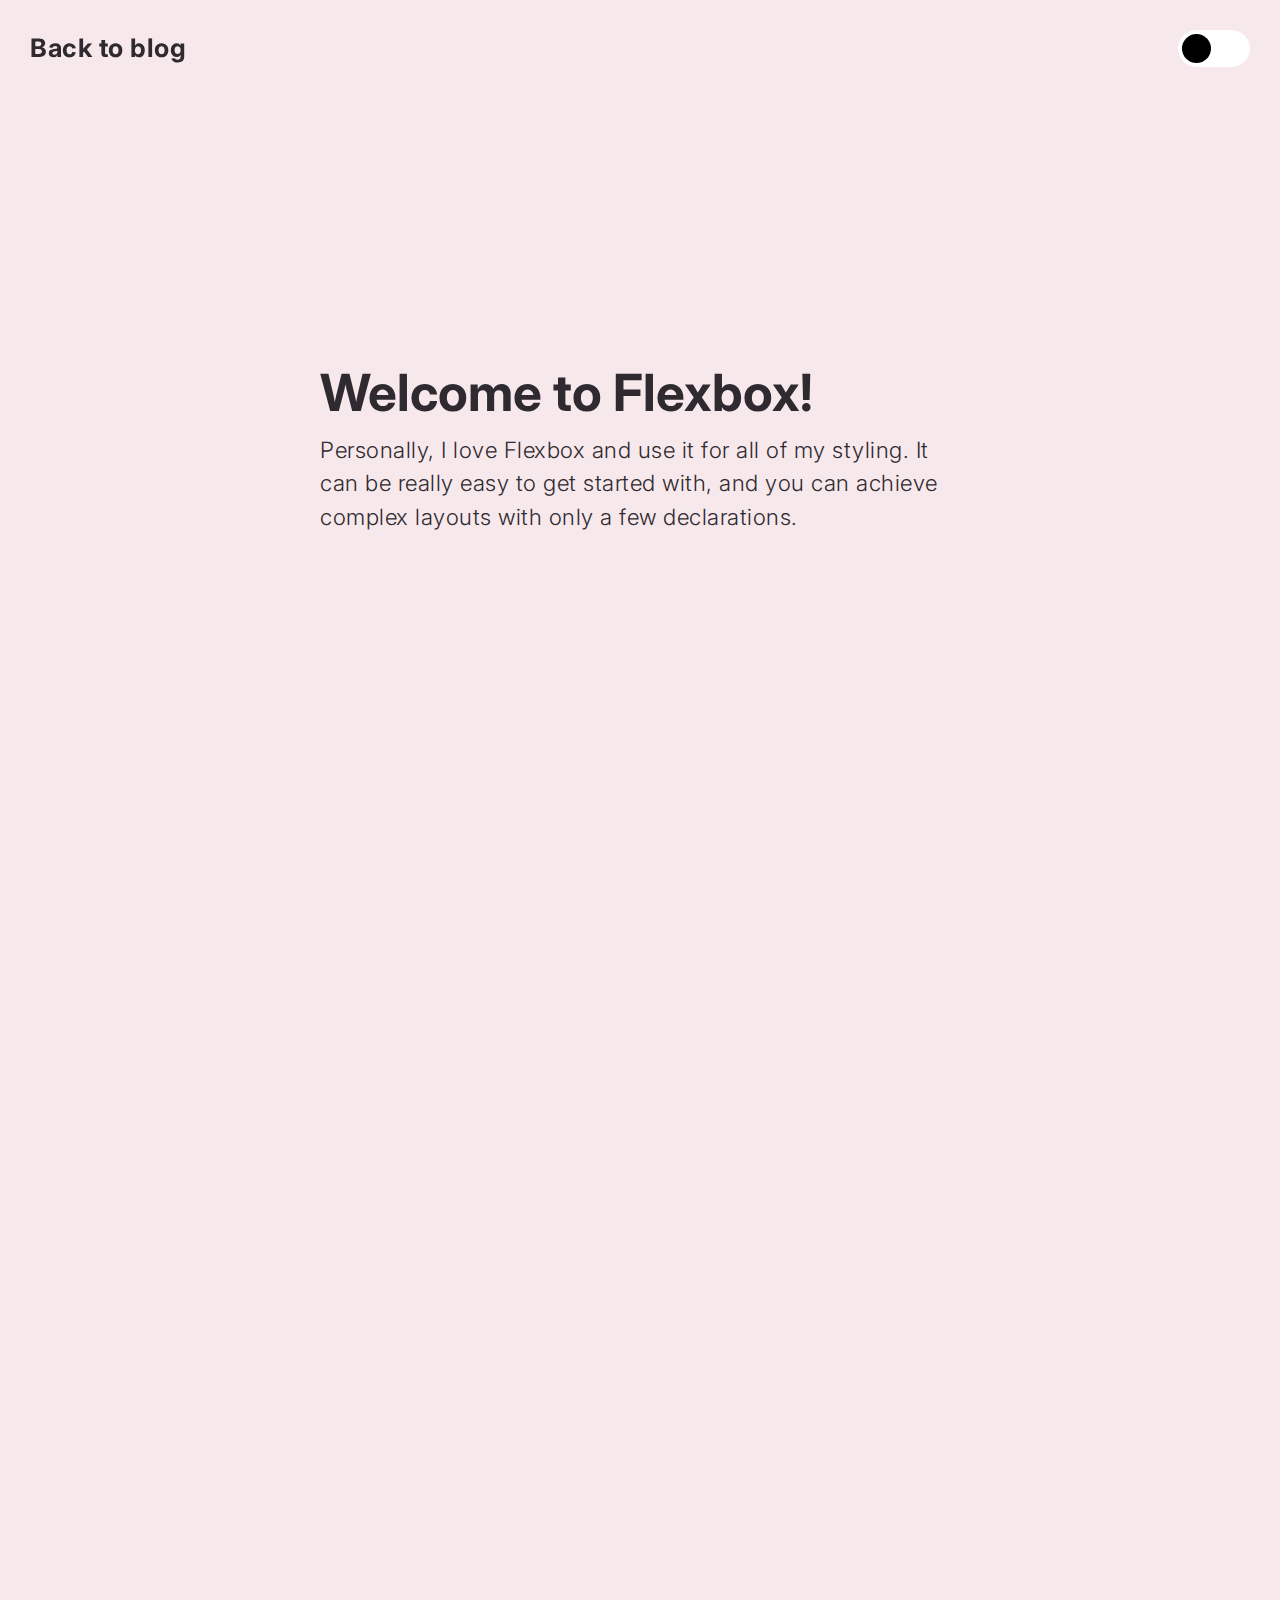
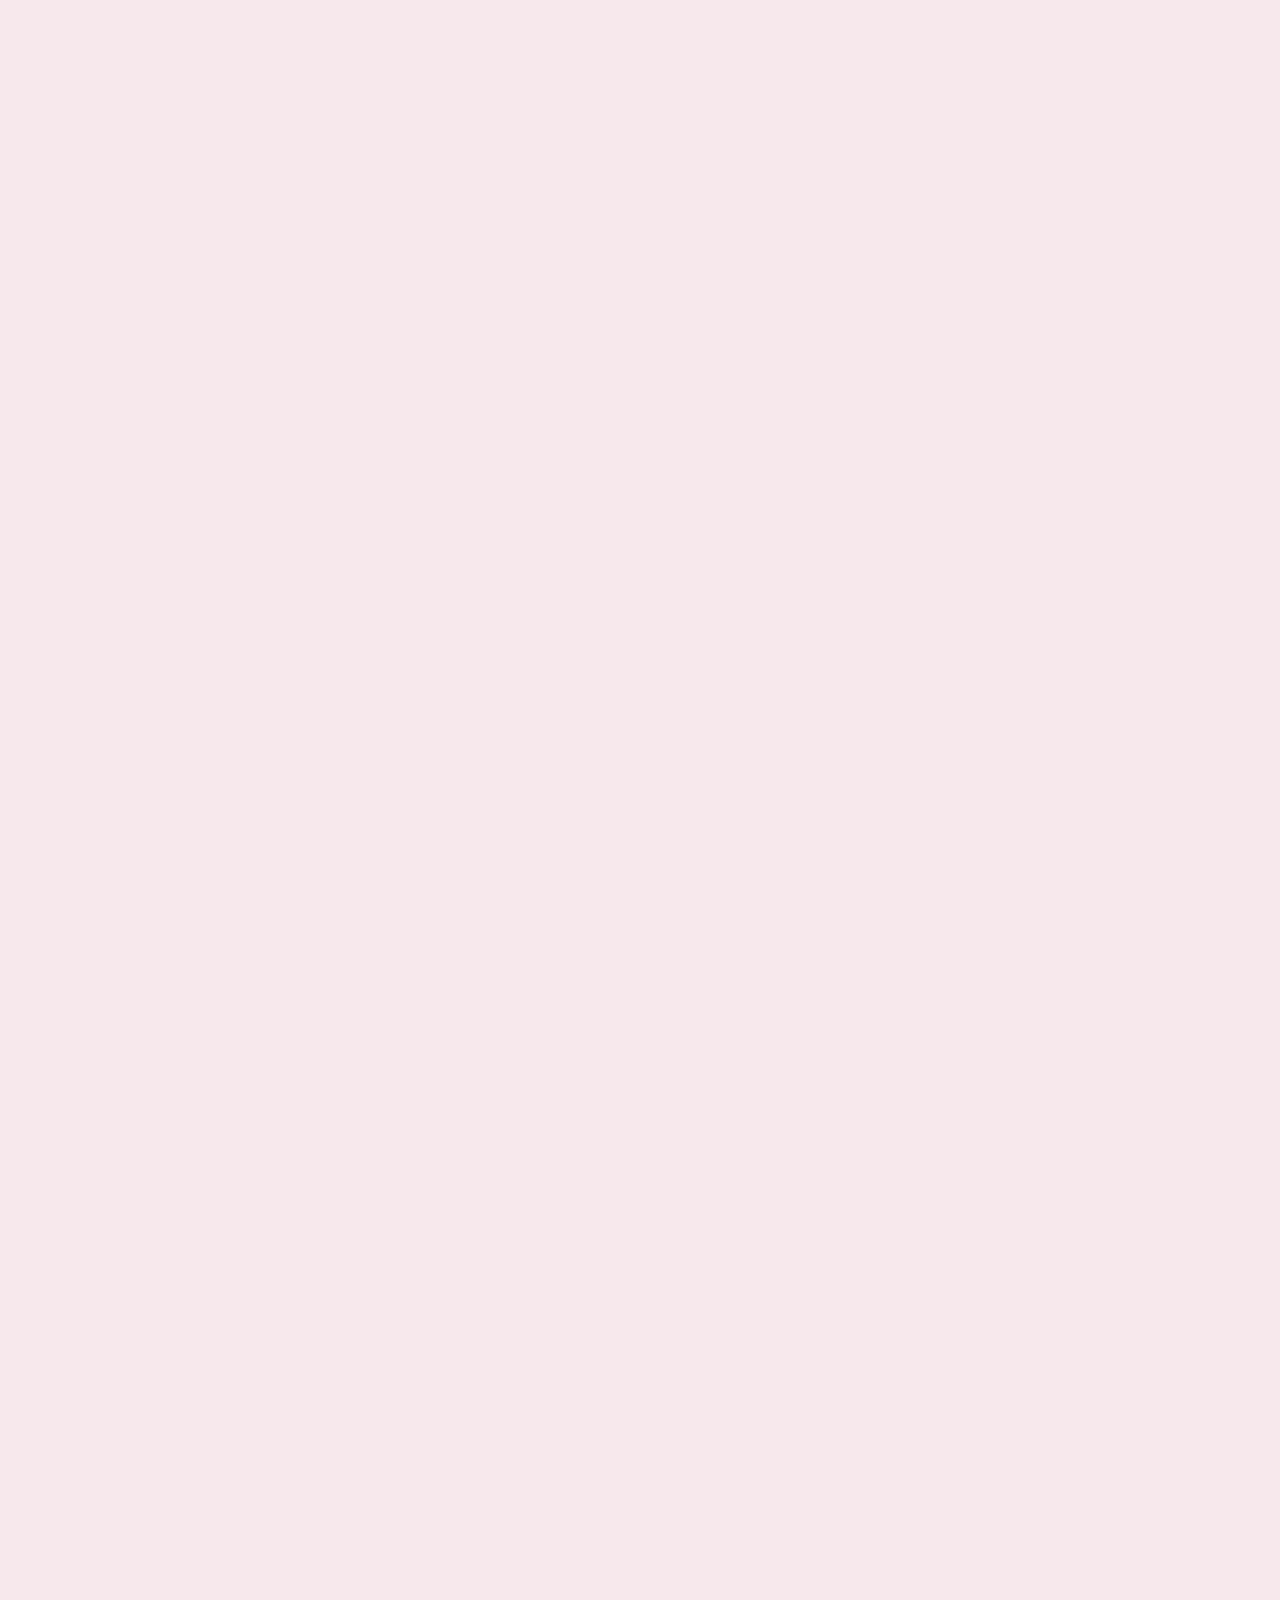
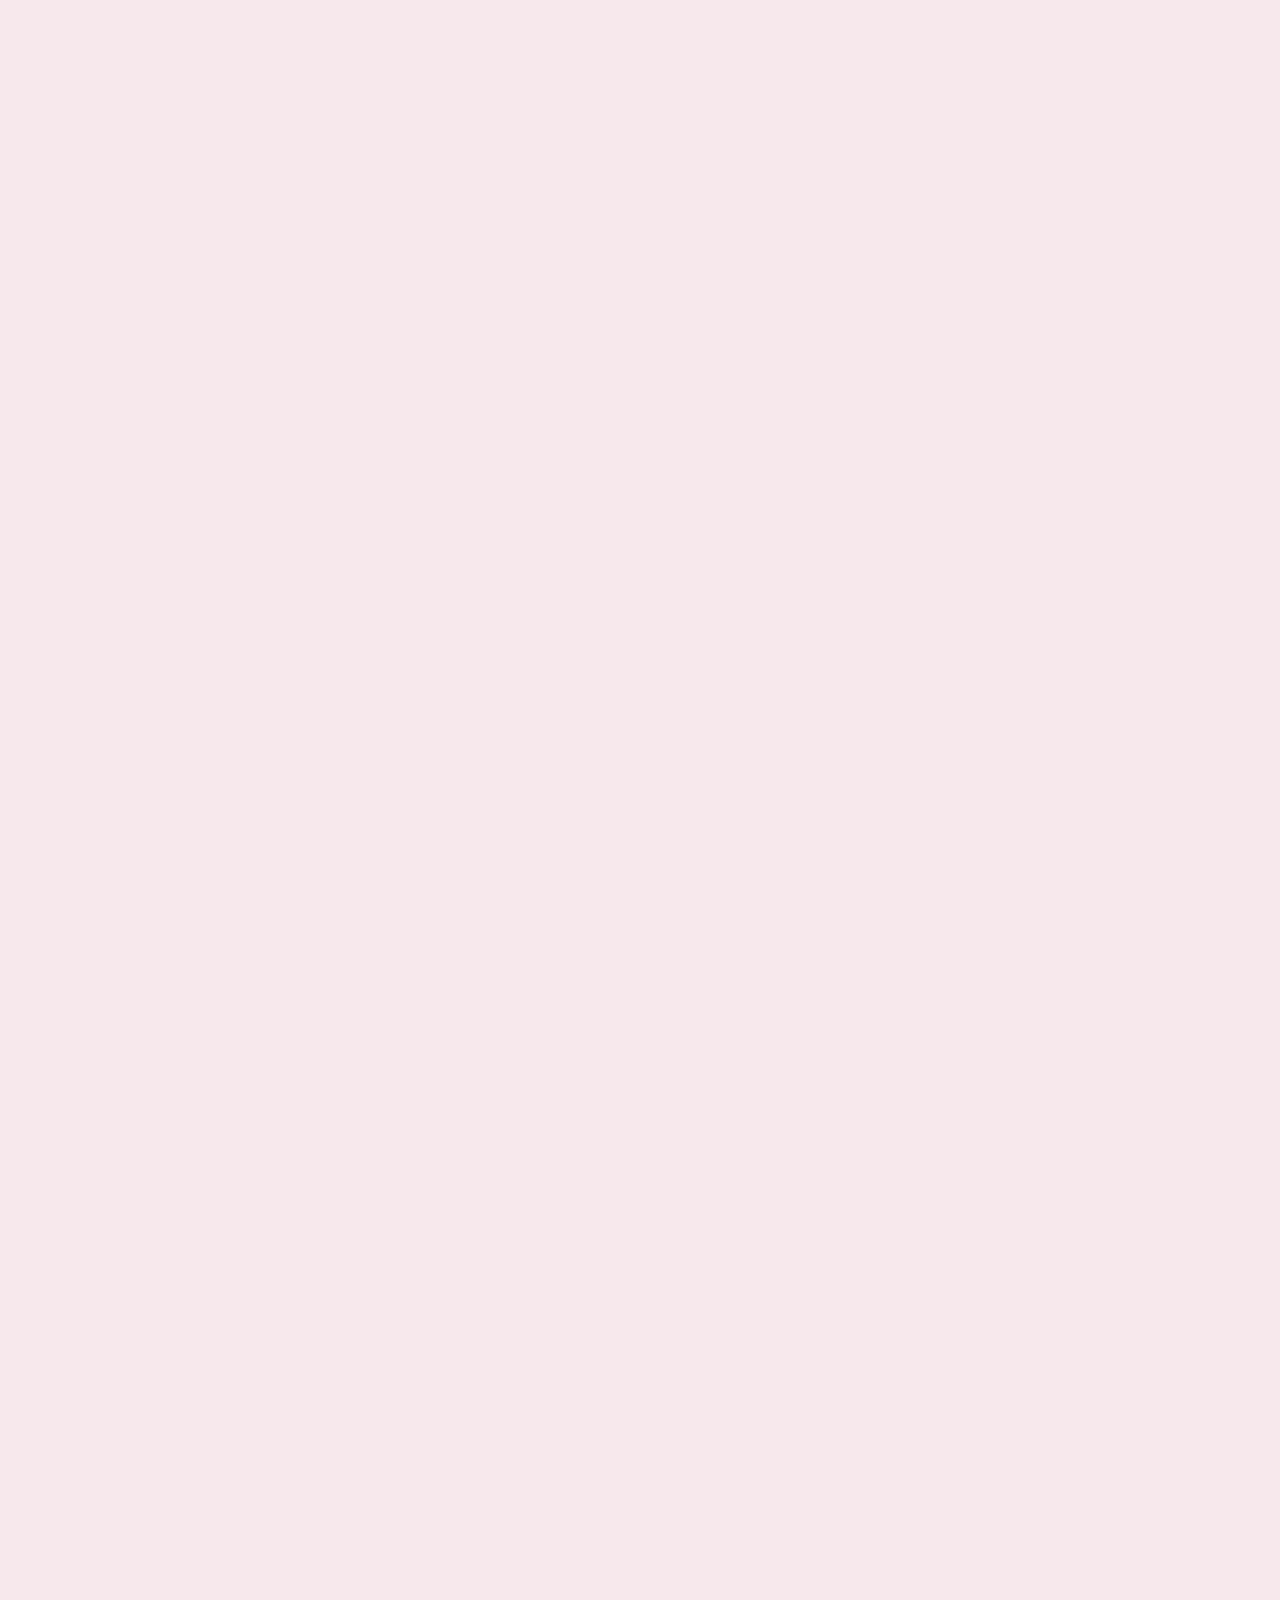
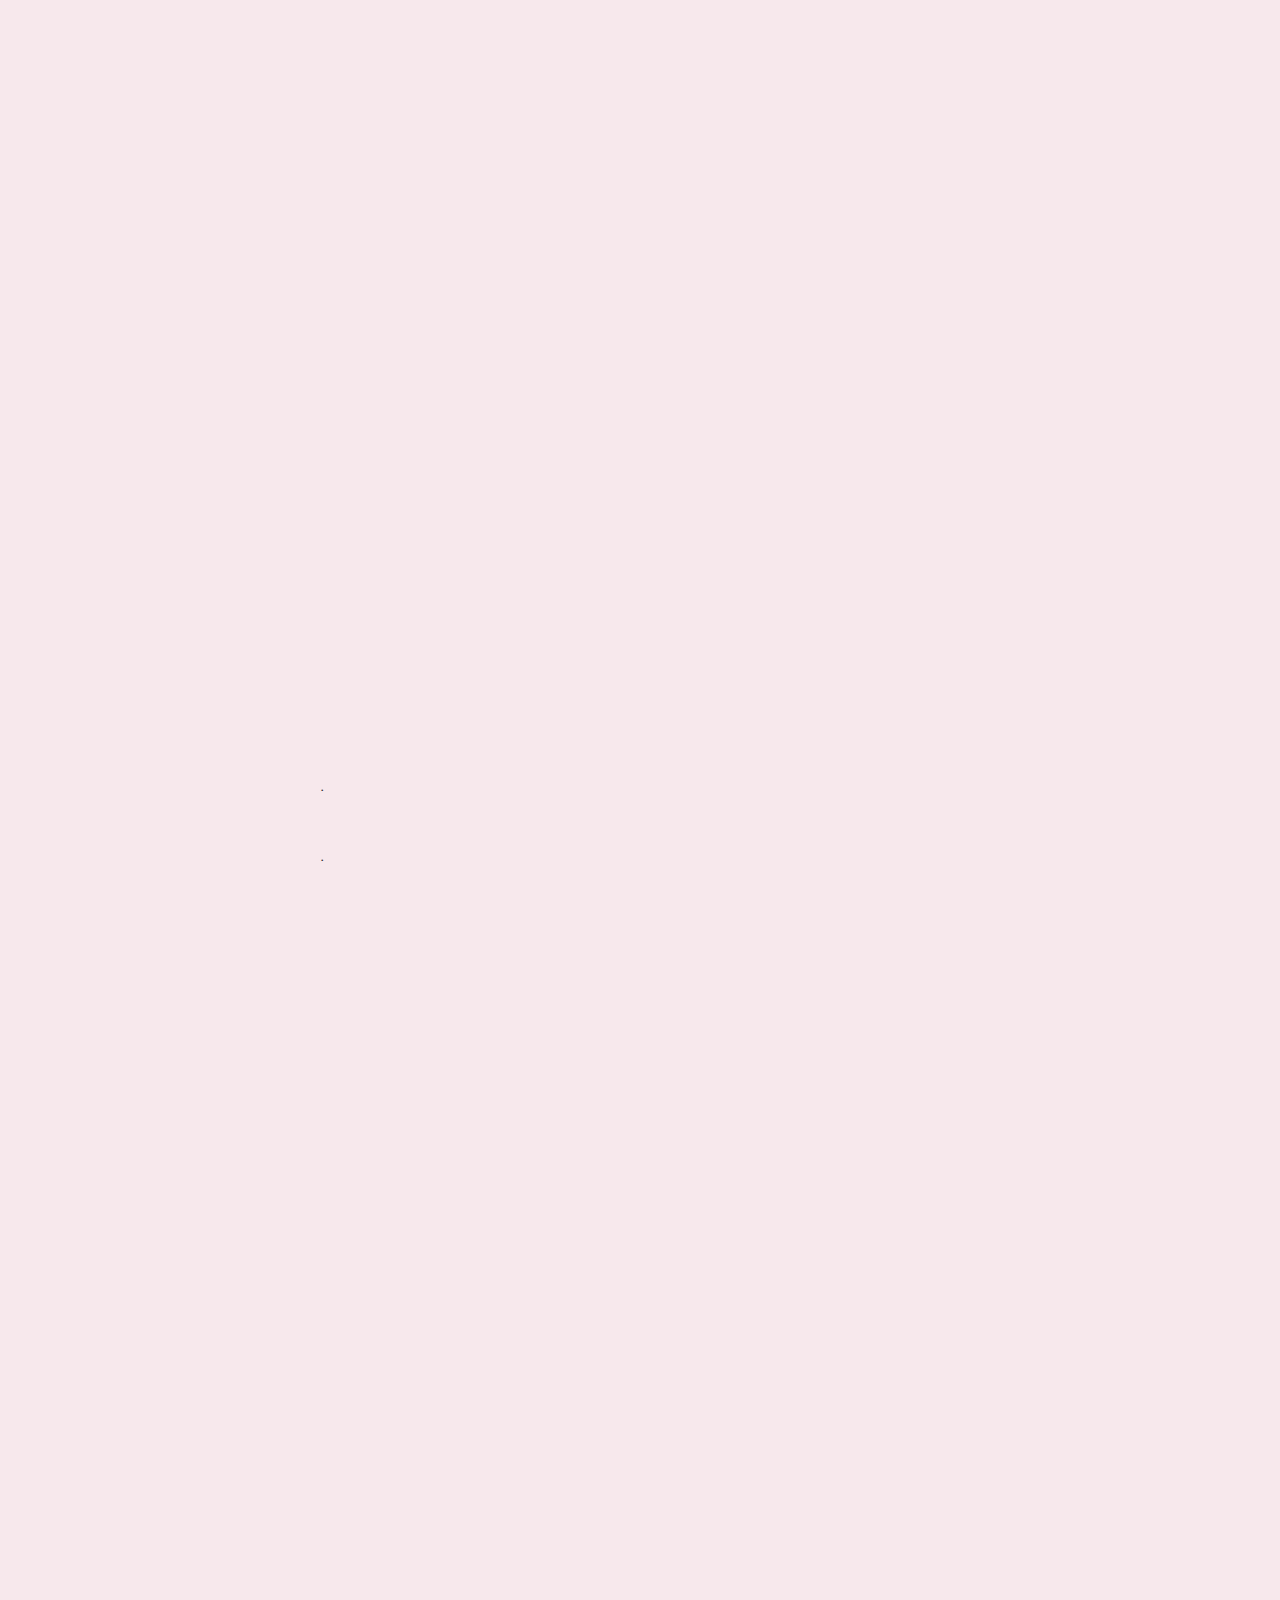
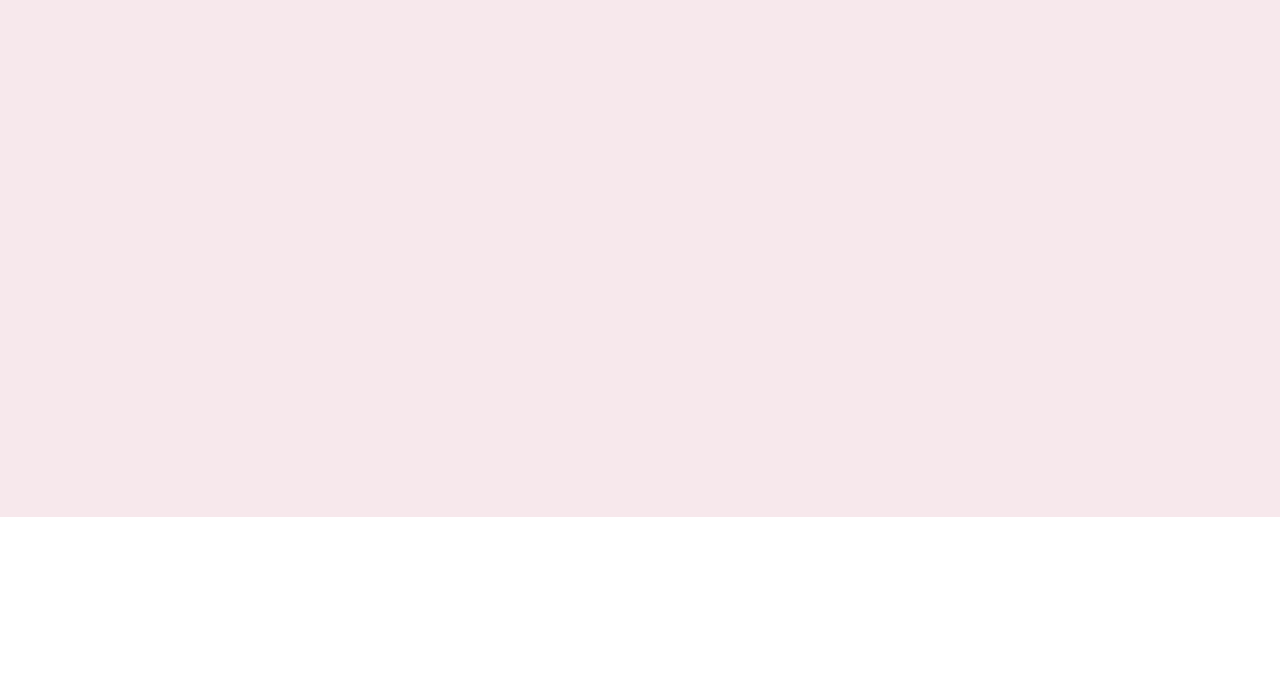
==== commit 5bcf6dca: "fixed the bugs" ====
--- a/blog-flexbox.html
+++ b/blog-flexbox.html
@@ -2,6 +2,8 @@
 <html>   
     <head>
         <title>Alana Cargill</title>
+        <meta name="viewport" content="width=device-width, initial-scale=1">
+        <meta charset="utf-8">
         <link href="https://fonts.googleapis.com/css2?family=Inter:wght@300;900&display=swap" rel="stylesheet">        <meta charset="utf-8">
         <link rel="stylesheet" type="text/css" href="./CSS/main.css">
         <link rel="stylesheet" type="text/css" href="./CSS/blog-post.css">
@@ -32,20 +34,20 @@
                 <div class="blog-content">
                     <div class="paragraph">
                         <h1 class="inter900 project-name fadein">So why is Flexbox so amazing?</h1>
-                        <h3 class="copy-text fadein">Firstly, it's really well supported: according to the latest figures, it has 98.69% global support (https://caniuse.com/#feat=flexbox), meaning it's supported by nearly all modern browsers. It's also great for dynamic rearranginging for device size - as the name suggests, it's really flexible!</h3>
+                        <h3 class="inter300 fadein">Firstly, it's really well supported: according to the latest figures, it has 98.69% global support (https://caniuse.com/#feat=flexbox), meaning it's supported by nearly all modern browsers. It's also great for dynamic rearranginging for device size - as the name suggests, it's really flexible!</h3>
                     </div>
 
                     <div class="paragraph">
                         <h1 class="inter900 project-name fadein">How do we get started with Flexbox?</h1>
-                        <h3 class="copy-text fadein">The first thing to do is establish an area of a document, the <span class="code-snips">container</span>. This will become the parent element, and any children of the container will become <span class="code-snips">flex items</span>.</h3>
+                        <h3 class="inter300 fadein">The first thing to do is establish an area of a document, the <span class="code-snips">container</span>. This will become the parent element, and any children of the container will become <span class="code-snips">flex items</span>.</h3>
                         <div class="section-image fadein">
                             <img src="Blog-images/HTML-container.png" alt="HTML div class set to container">
                         </div>
-                        <h3 class="copy-text fadein">Let's give the flex items some basic styling so we can see what it looks like in the browser.</h3>
+                        <h3 class="inter300 fadein">Let's give the flex items some basic styling so we can see what it looks like in the browser.</h3>
                         <div class="section-image fadein">
                             <img src="Blog-images/flex-item-style.png" alt="Set the flex item background colors">
                         </div>
-                        <h3 class="copy-text fadein">Ta da!</h3>
+                        <h3 class="inter300 fadein">Ta da!</h3>
                         <div class="section-image fadein">
                             <img src="Blog-images/browser1.PNG" alt="Displayed in the browser">
                         </div>
@@ -53,14 +55,14 @@
 
                     <div class="paragraph">
                         <h1 class="inter900 project-name fadein">So what can Flexbox do?</h1>
-                        <h3 class="copy-text fadein">I'm going to focus on just four basic Flexbox properties: <span class="code-snips">flex-direction</span>, <span class="code-snips">justify-content</span> and <span class="code-snips">align-items</span>. While there is a lot more to Flexbox, these properties are a great starting point to beginners - if you're interested in learning more, there will be a resources section at the end of this article.</h3>
+                        <h3 class="inter300 fadein">I'm going to focus on just four basic Flexbox properties: <span class="code-snips">flex-direction</span>, <span class="code-snips">justify-content</span> and <span class="code-snips">align-items</span>. While there is a lot more to Flexbox, these properties are a great starting point to beginners - if you're interested in learning more, there will be a resources section at the end of this article.</h3>
                     </div>
 
                     <div class="paragraph">
                         <h1 class="inter900 project-name fadein">1. flex-direction</h1>
-                        <h3 class="copy-text fadein">First thing's first, we need to set our container to <span class="code-snips">display: flex</span>. After that, we can add our <span class="code-snips">flex-direction</span> property, which accepts four values: <span class="code-snips">row</span>, <span class="code-snips">column</span>, <span class="code-snips">row-reverse</span> and <span class="code-snips">column-reverse</span>.</h3>
-                        <h3 class="copy-text fadein">Side note: Once the container is set to <span class="code-snips">display: flex</span>, the flex-direction is automatically set to <span class="code-snips">flex-direction: row</span>, so this doesn't need to be specified.</h3>
-                        <h3 class="copy-text fadein">Enough chat - let's take a look at this in action!</h3>
+                        <h3 class="inter300 fadein">First thing's first, we need to set our container to <span class="code-snips">display: flex</span>. After that, we can add our <span class="code-snips">flex-direction</span> property, which accepts four values: <span class="code-snips">row</span>, <span class="code-snips">column</span>, <span class="code-snips">row-reverse</span> and <span class="code-snips">column-reverse</span>.</h3>
+                        <h3 class="inter300 fadein">Side note: Once the container is set to <span class="code-snips">display: flex</span>, the flex-direction is automatically set to <span class="code-snips">flex-direction: row</span>, so this doesn't need to be specified.</h3>
+                        <h3 class="inter300 fadein">Enough chat - let's take a look at this in action!</h3>
                         <div class="section-image fadein">
                             <img src="Blog-images/flex-direction.png" alt="Set the flex-direction property to 'column'">
                         </div>
@@ -71,8 +73,8 @@
 
                     <div class="paragraph">
                         <h1 class="inter900 project-name fadein">2. Justify-content</h1>
-                        <h3 class="copy-text fadein"><span class="code-snips">justify-content</span> is a really useful Flexbox property. This defines how the flex items are laid out within the container. There are ten values in total for the property, so I'll focus on the most popular ones and post a link to the rest in the resources section.</h3>
-                        <h3 class="copy-text fadein">Examples of <span class="code-snips">justify-content</span> values are <span class="code-snips">flex-start</span>, <span class="code-snips">center</span> and <span class="code-snips">flex-end</span>. Here's how they change the flex item layout:</h3>
+                        <h3 class="inter300 fadein"><span class="code-snips">justify-content</span> is a really useful Flexbox property. This defines how the flex items are laid out within the container. There are ten values in total for the property, so I'll focus on the most popular ones and post a link to the rest in the resources section.</h3>
+                        <h3 class="inter300 fadein">Examples of <span class="code-snips">justify-content</span> values are <span class="code-snips">flex-start</span>, <span class="code-snips">center</span> and <span class="code-snips">flex-end</span>. Here's how they change the flex item layout:</h3>
                         <div class="section-image fadein">
                             <img src="Blog-images/justify-content-flex-start.PNG" alt="Set the justify-content property to flex-start">
                         </div>
@@ -82,16 +84,16 @@
                         <div class="section-image fadein">
                             <img src="Blog-images/justify-content-flex-end.PNG" alt="Set the justify-content property to flex-end">
                         </div>
-                        <h3 class="copy-text fadein">Alternatively, if you wanted to split up your flex items, there are other values you can use to spread them throughout the container:</h3>
-                        <h3 class="copy-text fadein"><span class="code-snips">space-around</span>:</h3>
+                        <h3 class="inter300 fadein">Alternatively, if you wanted to split up your flex items, there are other values you can use to spread them throughout the container:</h3>
+                        <h3 class="inter300 fadein"><span class="code-snips">space-around</span>:</h3>
                         <div class="section-image fadein">
                             <img src="Blog-images/space-around.PNG" alt="justify-content: space-around">
                         </div>
-                        <h3 class="copy-text fadein"><span class="code-snips">space-evenly</span>:</h3>
+                        <h3 class="inter300 fadein"><span class="code-snips">space-evenly</span>:</h3>
                         <div class="section-image fadein">
                             <img src="Blog-images/space-evenly.PNG" alt="justify-content: space-evenly">
                         </div>
-                        <h3 class="copy-text fadein"><span class="code-snips">space-between</span>:</h3>
+                        <h3 class="inter300 fadein"><span class="code-snips">space-between</span>:</h3>
                         <div class="section-image fadein">
                             <img src="Blog-images/space-between.PNG" alt="justify-content: space-between">
                         </div>
@@ -99,17 +101,17 @@
 
                     <div class="paragraph">
                         <h1 class="inter900 project-name fadein">3. Align-items</h1>
-                        <h3 class="copy-text fadein"><span class="code-snips">align-items</span> works similarly to <span class="code-snips">justify-content</span>, except on the opposing axis. They work really well together to centre a div if you set both of their values to <span class="code-snips">center</span> - something which is notoriously hard for beginner developers!</h3>.
-                        <h3 class="copy-text fadein">The values for the <span class="code-snips">align-items</span> property are:</h3>.
-                        <h3 class="copy-text fadein"><span class="code-snips">flex-start</span>:</h3>
+                        <h3 class="inter300 fadein"><span class="code-snips">align-items</span> works similarly to <span class="code-snips">justify-content</span>, except on the opposing axis. They work really well together to centre a div if you set both of their values to <span class="code-snips">center</span> - something which is notoriously hard for beginner developers!</h3>.
+                        <h3 class="inter300 fadein">The values for the <span class="code-snips">align-items</span> property are:</h3>.
+                        <h3 class="inter300 fadein"><span class="code-snips">flex-start</span>:</h3>
                         <div class="section-image fadein">
                             <img src="Blog-images/align-items-start.PNG" alt="align-items: flex-start">
                         </div>
-                        <h3 class="copy-text fadein"><span class="code-snips">center</span>:</h3>
+                        <h3 class="inter300 fadein"><span class="code-snips">center</span>:</h3>
                         <div class="section-image fadein">
                             <img src="Blog-images/align-items-center.PNG" alt="align-items: center">
                         </div>
-                        <h3 class="copy-text fadein"><span class="code-snips">flex-end</span>:</h3>
+                        <h3 class="inter300 fadein"><span class="code-snips">flex-end</span>:</h3>
                         <div class="section-image fadein">
                             <img src="Blog-images/align-items-end.PNG" alt="align-items: flex-end">
                         </div>
@@ -117,10 +119,10 @@
 
                     <div class="paragraph fadein">
                         <h1 class="inter900 project-name">Extra resources</h1>
-                        <h3 class="copy-text">I hope this has given you a good introduction on the basics of Flexbox. As I already mentioned, there is a lot more to learn to utilise Flexbox. Here are some great resources to check out.</h3>
-                        <h3 class="copy-text">fullstackstudent: http://fullstackstudent.com/beginners-guide-to-flexbox/</h3>
-                        <h3 class="copy-text">FreeCodeCamp: https://www.freecodecamp.org/news/learn-css-flexbox-in-5-minutes-b941f0affc34/</h3>
-                        <h3 class="copy-text">CSS-Tricks: https://css-tricks.com/snippets/css/a-guide-to-flexbox/</h3>
+                        <h3 class="inter300">I hope this has given you a good introduction on the basics of Flexbox. As I already mentioned, there is a lot more to learn to utilise Flexbox. Here are some great resources to check out.</h3>
+                        <h3 class="inter300">fullstackstudent: http://fullstackstudent.com/beginners-guide-to-flexbox/</h3>
+                        <h3 class="inter300">FreeCodeCamp: https://www.freecodecamp.org/news/learn-css-flexbox-in-5-minutes-b941f0affc34/</h3>
+                        <h3 class="inter300">CSS-Tricks: https://css-tricks.com/snippets/css/a-guide-to-flexbox/</h3>
                     </div>
                 </div>
             </main>
--- a/CSS/main.css
+++ b/CSS/main.css
@@ -12,14 +12,14 @@
 .inter300 {
   font-family: 'Inter', sans-serif;
   font-weight: 300;
-  font-size: 4vh;
+  font-size: 1.75vw;
   line-height: 1.5em;
   margin: .2em 0 .6em;
   letter-spacing: 0.5px;
 }
 
 .inter900 {
-  font-size: 7vw;
+  font-size: 5vw;
   line-height: 1.1em;
   line-height: .9em;
   font-family: 'Inter', sans-serif;
@@ -30,7 +30,7 @@
 .copy-text {
   font-family: 'Inter', sans-serif;
   font-weight: 300;
-  font-size: 3vh;
+  font-size: 1.5vw;
   line-height: 1.7em;
   margin: .2em 0 .6em;
   letter-spacing: 0.5px;
@@ -38,7 +38,7 @@
 
 .day-mode {
   color: #2F2A2F;
-  background-color: #E1CFC5;
+  background-color: #F7E8EC;
 }
 
 .night-mode {
@@ -68,9 +68,31 @@
 }
 
 #nav-link {
-  font-size: 4vh;
+  font-size: 2vw;
+}
+
+.nav-text {
+  display: flex;
+  flex-direction: row;
+  align-items: center;
   margin: 30px;
   cursor: pointer;
+}
+.fa-chevron-right {
+  padding: 0;
+  font-size: 1.5vw;
+  padding-left: 20px;
+  -webkit-animation: mover 1s infinite  alternate;
+  animation: mover 1s infinite  alternate;
+}
+
+@-webkit-keyframes mover {
+  0% { transform: translateX(0); }
+  100% { transform: translateX(-5px); }
+}
+@keyframes mover {
+  0% { transform: translateX(0); }
+  100% { transform: translateX(-5px); }
 }
 
 a {
@@ -171,7 +193,7 @@
 .project-name {
   max-width: fit-content;
   cursor: pointer;
-  font-size: 5vw;
+  font-size: 4vw;
 }
 
 .project-item-container {
@@ -207,13 +229,13 @@
   width: 50%;
   padding-bottom: 50px;
   text-align: left;
-  min-height: 50vh;
 }
 
 .section-image {
   display: flex;
   justify-content: center;
   margin: 30px 0;
+  object-fit: cover;
 }
 
 img {
@@ -231,7 +253,9 @@
 button {
   text-align: center;
   cursor: pointer;
-  height: 40px;
+  font-weight: 300;
+  font-size: 1.25vw;
+  line-height: 1.5em;
   padding: 10px;
   transition: 0.3s ease all;
   border-radius: 0em;
@@ -266,7 +290,7 @@
   display: flex;
   flex-direction: column;
   align-items: center;
-  justify-content: center;
+  justify-content: space-evenly;
   width: 100%;
   min-height: 100vh;
   padding: 30px 0;
@@ -285,7 +309,7 @@
   margin: 5px 0;
   width: 100%;
   text-align: left;
-  font-size: 3vh;
+  font-size: 1.75vw;
   font-family: 'Inter';
   border: none;
 }
@@ -324,6 +348,11 @@
   display: flex;
   align-self: center;
   justify-self: center;
+  margin-top: 20px;
+}
+
+#labels {
+  font-size: 1.75vw;
 }
 
 footer {
@@ -363,8 +392,8 @@
   padding: 0 30px;
 }
 
-#labels {
-  font-size: 3vh;
+h1 {
+  margin: 0;
 }
 
 .ml10 {
@@ -373,7 +402,6 @@
   font-size: 6vw;
   line-height: 1.1em;
   line-height: .9em;
-  font-family: 'Inter', sans-serif;
   letter-spacing: 0.5px;
 }
 
@@ -396,7 +424,50 @@
   opacity: 0;
 }
 
-@media all and (max-width: 600px) {
+/* image slider */
+
+.container {
+  margin: 0 auto;
+  margin-top: 20px;
+  position: relative;
+  width: 100%;
+  height: 0;
+  padding-bottom: 40%;
+  user-select: none;
+  box-shadow: 0 11px 22px rgba(0, 0, 0, 0.2), 0 7px 7px rgba(0, 0, 0, 0.24);
+  margin-bottom: 20px;
+}
+
+.container .slide_img {
+  position: absolute;
+  width: 100%;
+  height: 100%;
+}
+
+.container .slide_img img {
+  width: inherit;
+  height: inherit;
+  object-fit: cover;
+}
+
+@media screen and (max-width: 685px) {
+  .container {
+    border: none;
+    width: 100%;
+    height: 0;
+    padding-bottom: 55%;
+  }
+
+   .inter300, #labels, input, textarea {
+    font-size: 3vw;
+  }
+
+  #nav-link {
+    font-size: 3.5vw;
+  }
+}
+
+@media (max-width: 600px) {
 
   .contact-section {
     display: flex;
@@ -417,20 +488,27 @@
     padding: 0 5px;
   }
 
-}
-
-@media (max-width: 975px) {
-
   nav {
-    position: sticky;
+    padding-bottom: 20px;
+  }
+
+  header {
+    height: auto;
   }
 
   .header-content {
-    height: 80vh;
-  }
-}
-
-@media (max-width: 600px) {
+    height: auto;
+    padding-bottom: 30px;
+  }
+
+  button {
+    font-size: 2vw;
+  }
+
+  .social-media {
+    font-size: 20px;
+  }
+
   .toggle-btn{
     position: relative;
     width: 36px;
@@ -505,4 +583,18 @@
     background-color: #fff;
     transform: translate(19px,0px);
   }
-}+
+  .project-item-text {
+    padding-bottom: 20px
+  }
+
+  .fadein {
+    opacity: 1;
+  }
+}
+
+@media (max-width: 975px) {
+  nav {
+    position: sticky;
+  }
+}
--- a/CSS/blog-post.css
+++ b/CSS/blog-post.css
@@ -1,21 +1,3 @@
-
-.title {
-  font-size: 6vw;
-  line-height: 1.1em;
-  font-family: 'Inter', sans-serif;
-  margin-bottom: 0.3em;
-  letter-spacing: 0.5px;
-}
-
-.subtitle {
-  font-family: 'Inter', sans-serif;
-  font-weight: 300;
-  font-size: 4vh;
-  line-height: 1.5em;
-  margin: .2em 0 .6em;
-  letter-spacing: 0.5px;
-}
-
 .code-snips {
   font-family: 'Roboto Mono';
   background-color: white;
@@ -23,16 +5,15 @@
 }
 
 .blog-content {
-  width: 50%;
   text-align: left;
+  display: flex;
+  align-items: center;
+  justify-content: center;
+  flex-direction: column;
 }
 
 .paragraph {
   margin-bottom: 40px;
+  text-align: left;
+  width: 50%;
 }
-
-main {
-  display: flex;
-  align-items: center;
-  justify-content: center;
-}
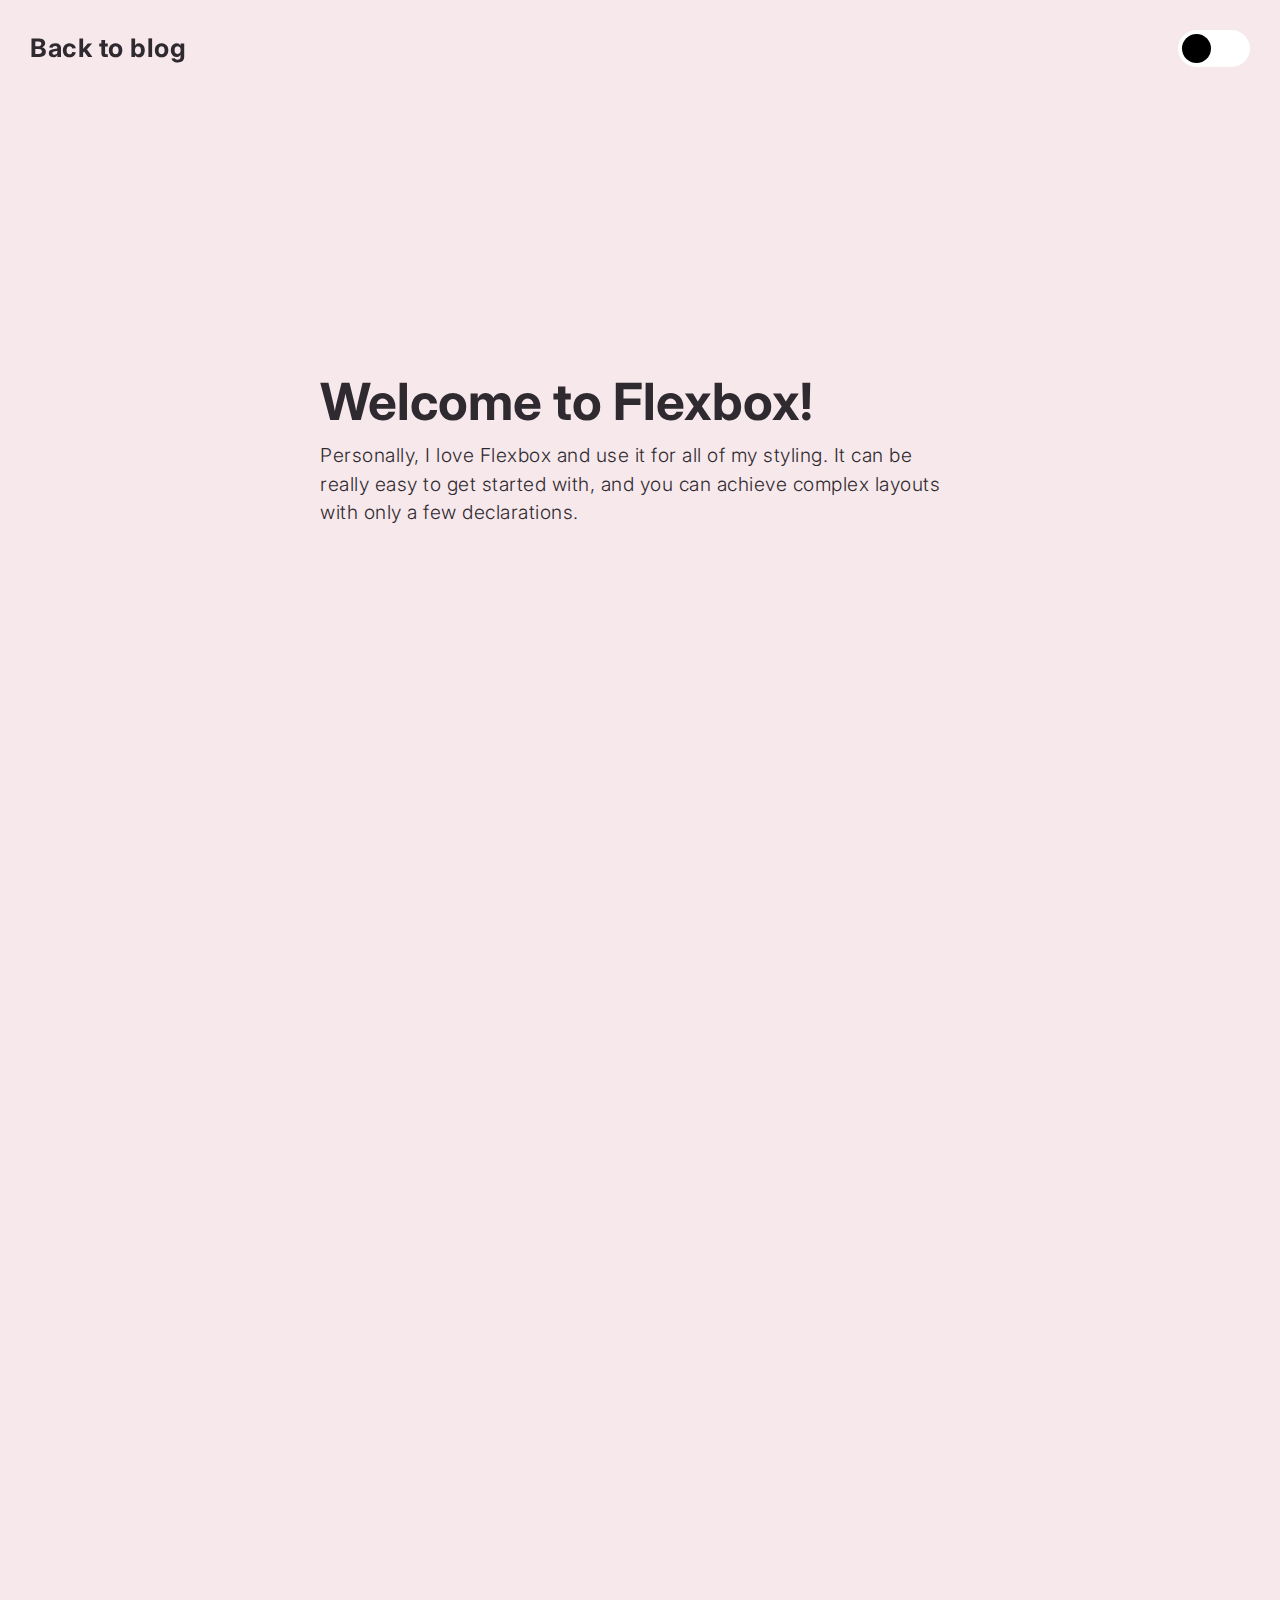
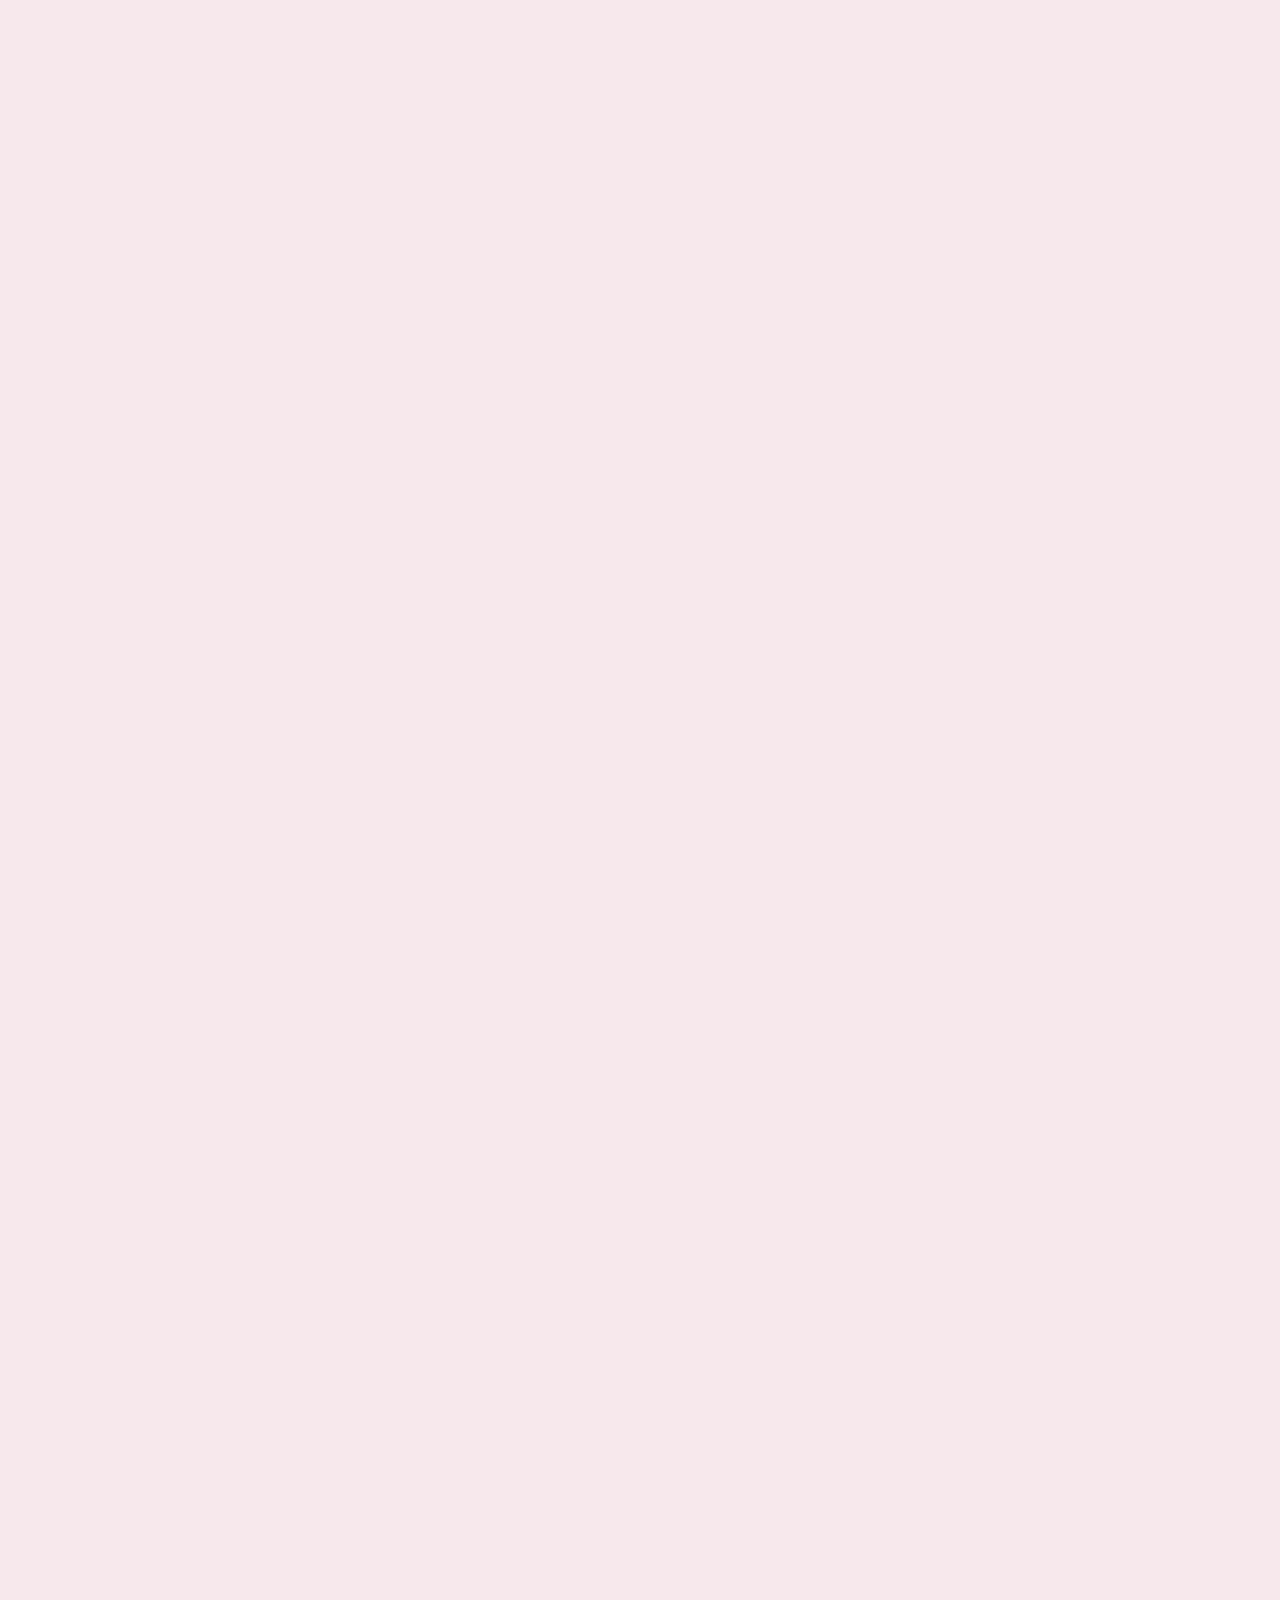
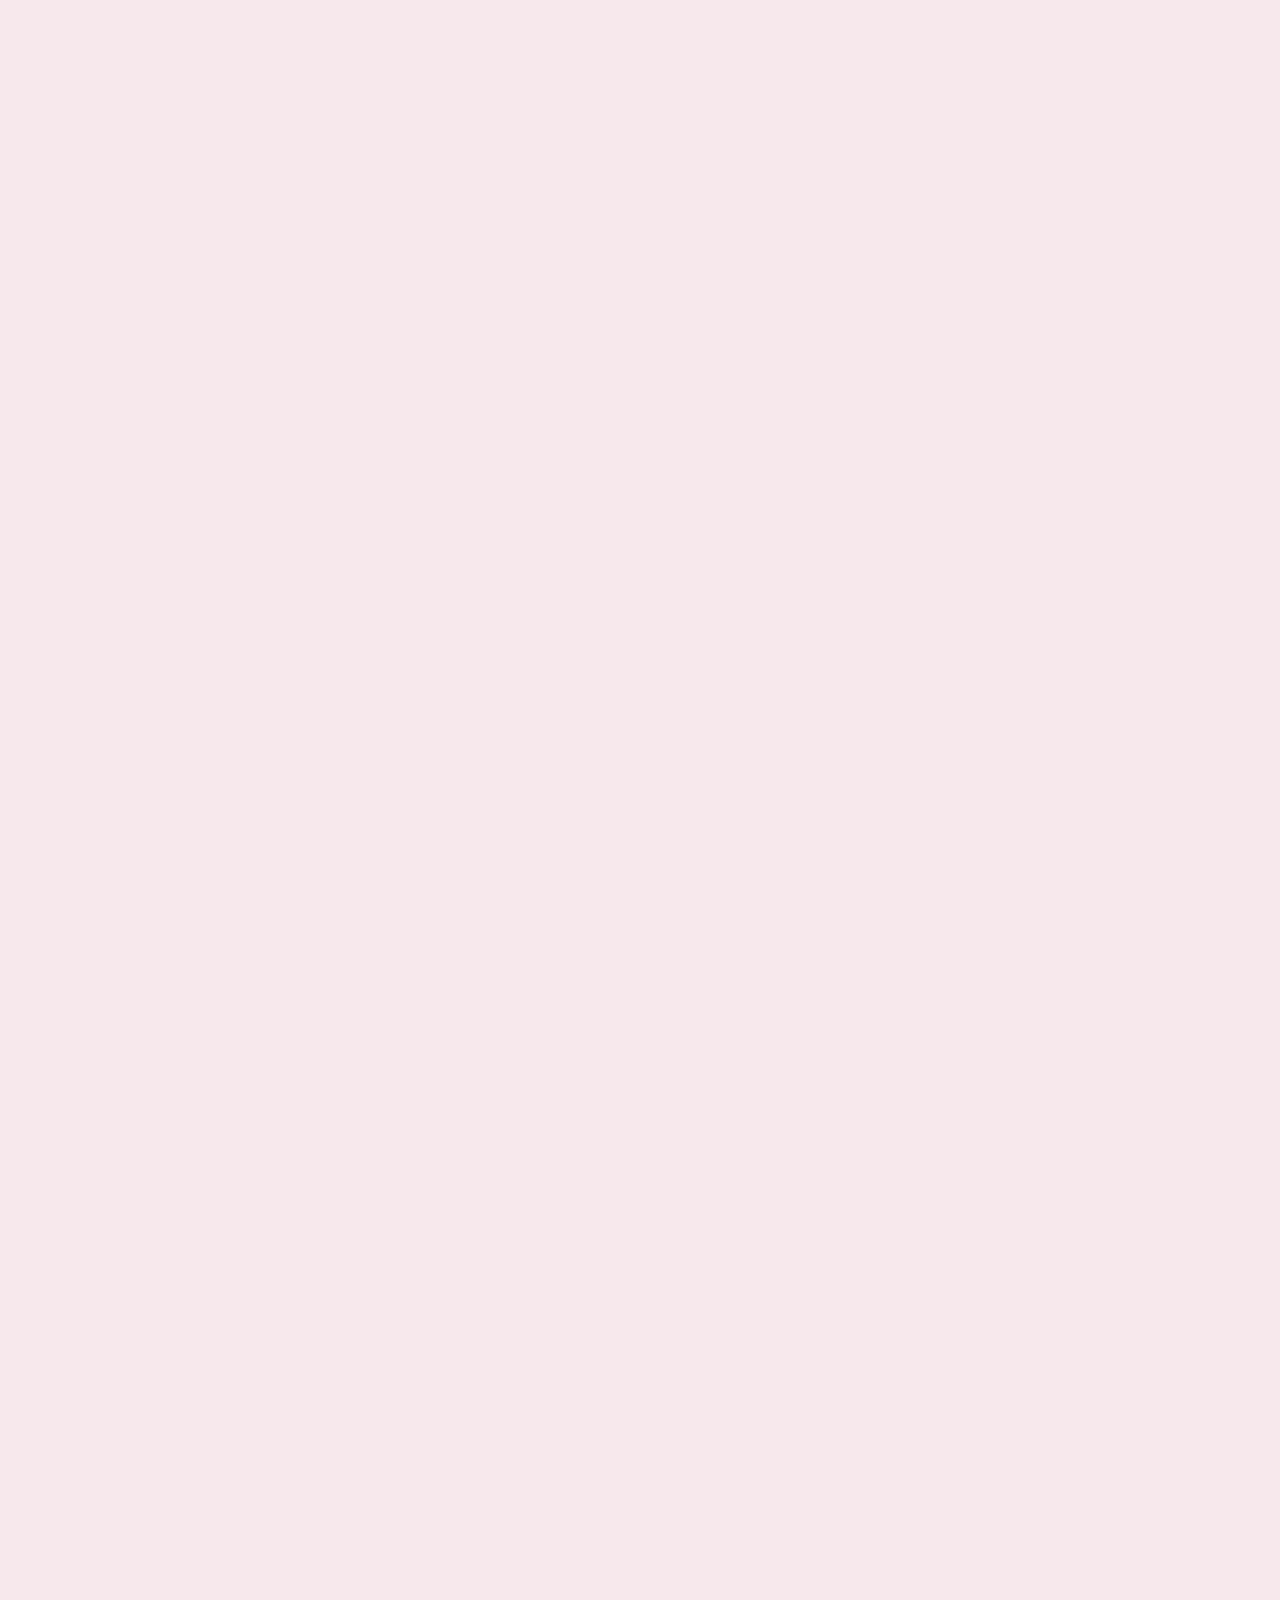
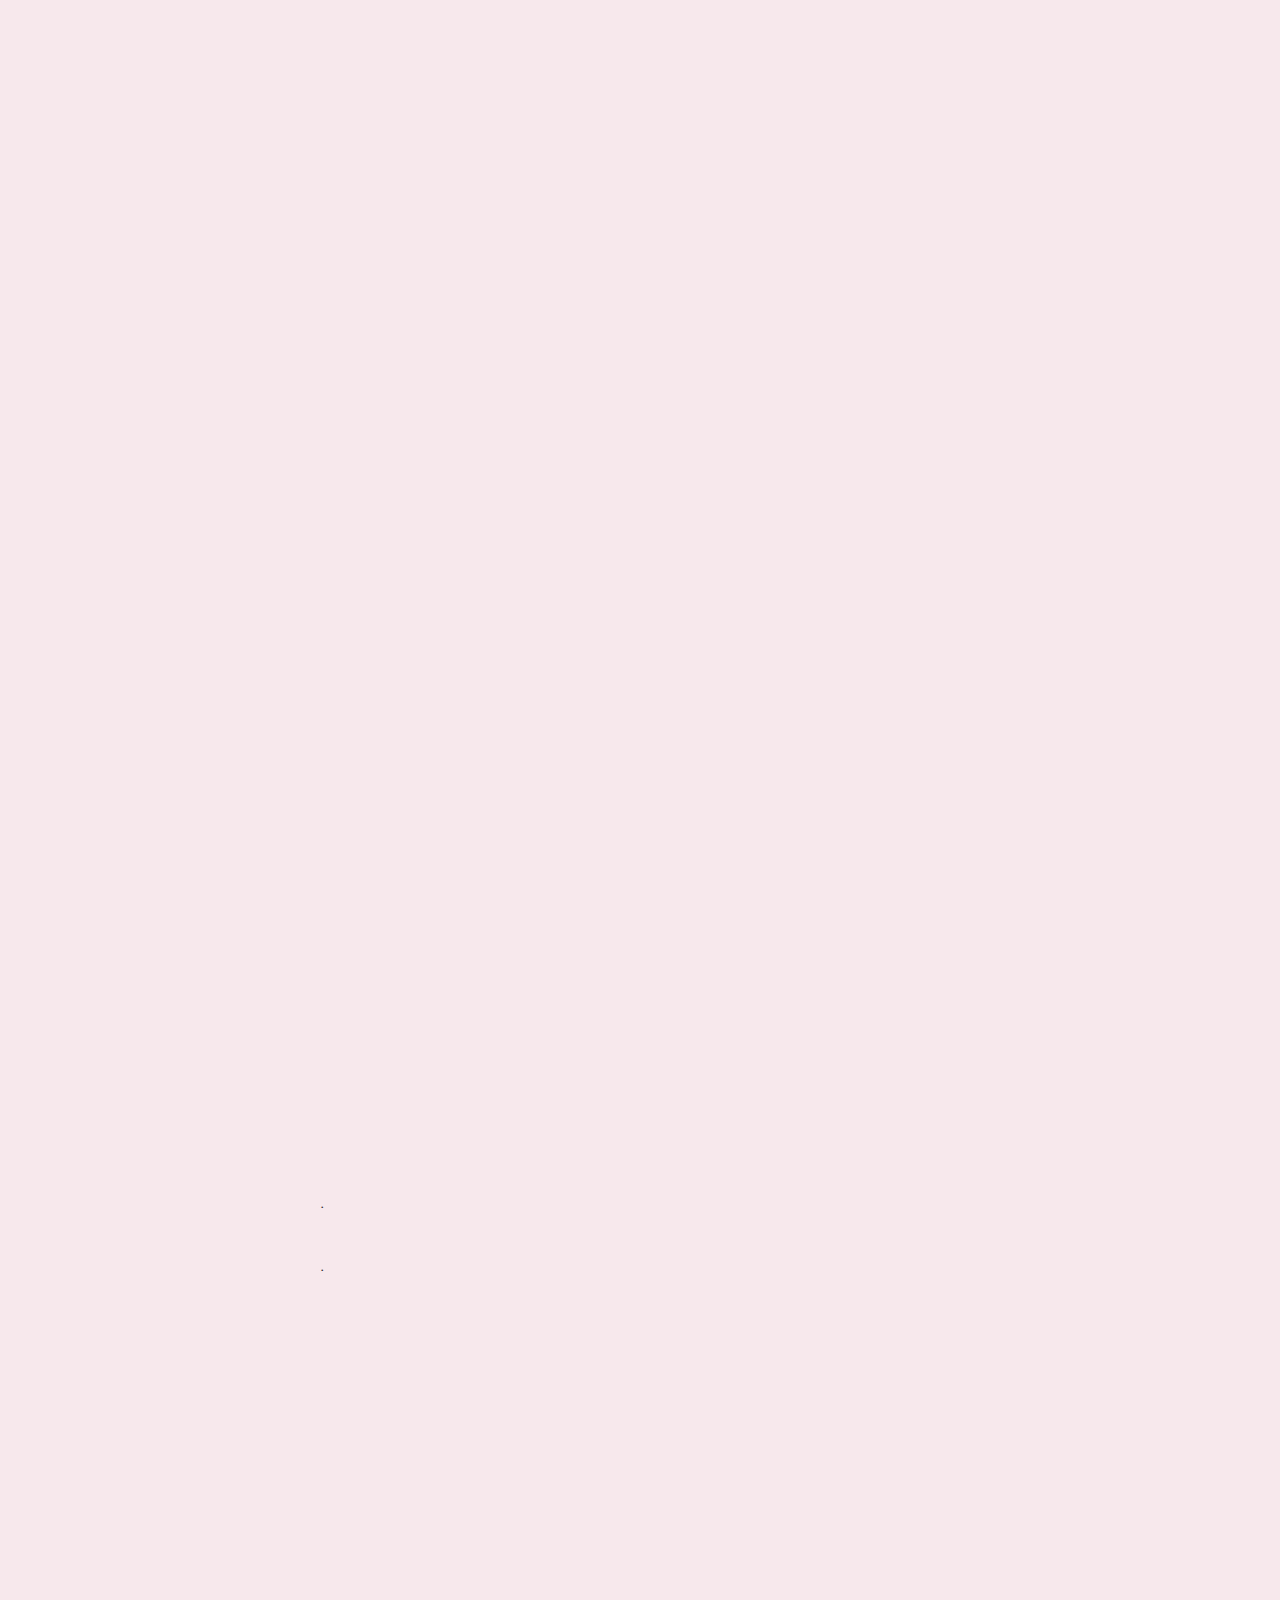
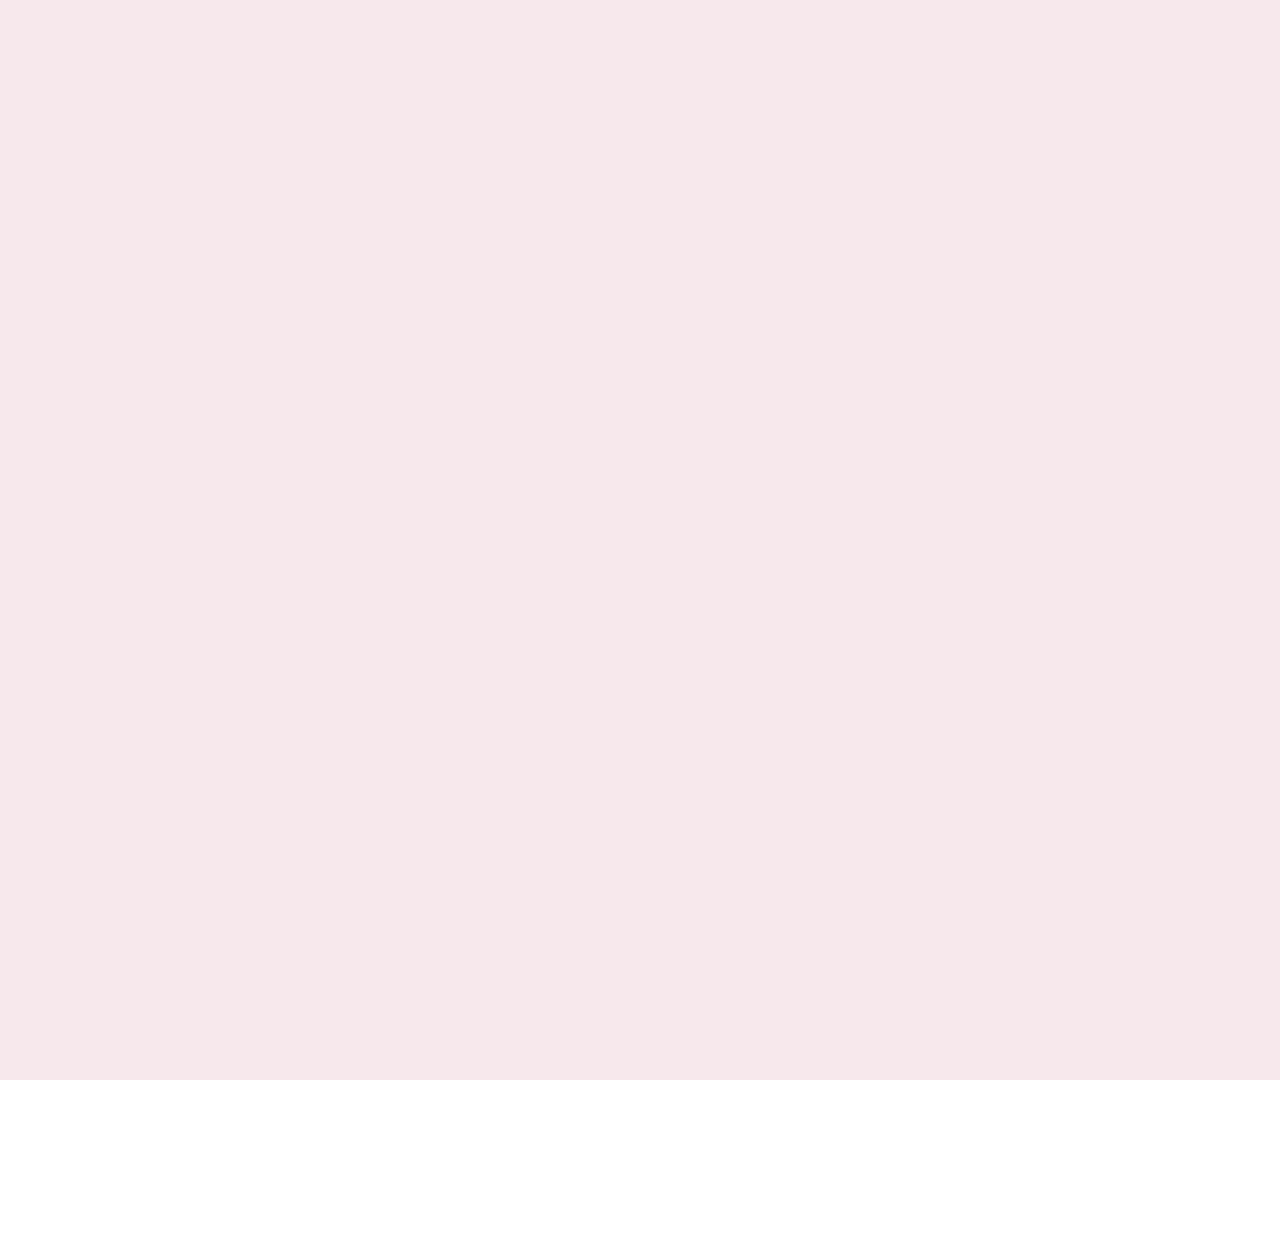
==== commit a768fe9a: "twitter changes" ====
--- a/blog-flexbox.html
+++ b/blog-flexbox.html
@@ -40,16 +40,22 @@
                     <div class="paragraph">
                         <h1 class="inter900 project-name fadein">How do we get started with Flexbox?</h1>
                         <h3 class="inter300 fadein">The first thing to do is establish an area of a document, the <span class="code-snips">container</span>. This will become the parent element, and any children of the container will become <span class="code-snips">flex items</span>.</h3>
-                        <div class="section-image fadein">
-                            <img src="Blog-images/HTML-container.png" alt="HTML div class set to container">
+                        <div class="container fadein">
+                            <div class="slide_img" id="one">			
+                                <img src="Blog-images/HTML-container.png" alt="HTML div class set to container">
+                            </div> 
                         </div>
                         <h3 class="inter300 fadein">Let's give the flex items some basic styling so we can see what it looks like in the browser.</h3>
-                        <div class="section-image fadein">
-                            <img src="Blog-images/flex-item-style.png" alt="Set the flex item background colors">
+                        <div class="container fadein">
+                            <div class="slide_img" id="one">			
+                                <img src="Blog-images/flex-item-style.png" alt="Set the flex item background colors">
+                            </div> 
                         </div>
                         <h3 class="inter300 fadein">Ta da!</h3>
-                        <div class="section-image fadein">
-                            <img src="Blog-images/browser1.PNG" alt="Displayed in the browser">
+                        <div class="container fadein">
+                            <div class="slide_img" id="one">			
+                                <img src="Blog-images/browser1.PNG" alt="Displayed in the browser">
+                            </div> 
                         </div>
                     </div>
 
@@ -63,11 +69,15 @@
                         <h3 class="inter300 fadein">First thing's first, we need to set our container to <span class="code-snips">display: flex</span>. After that, we can add our <span class="code-snips">flex-direction</span> property, which accepts four values: <span class="code-snips">row</span>, <span class="code-snips">column</span>, <span class="code-snips">row-reverse</span> and <span class="code-snips">column-reverse</span>.</h3>
                         <h3 class="inter300 fadein">Side note: Once the container is set to <span class="code-snips">display: flex</span>, the flex-direction is automatically set to <span class="code-snips">flex-direction: row</span>, so this doesn't need to be specified.</h3>
                         <h3 class="inter300 fadein">Enough chat - let's take a look at this in action!</h3>
-                        <div class="section-image fadein">
-                            <img src="Blog-images/flex-direction.png" alt="Set the flex-direction property to 'column'">
+                        <div class="container fadein">
+                            <div class="slide_img" id="one">			
+                                <img src="Blog-images/flex-direction.png" alt="Set the flex-direction property to 'column'">
+                            </div> 
                         </div>
-                        <div class="section-image fadein">
-                            <img src="Blog-images/browser2.PNG" alt="Set the flex-direction property to 'row'">
+                        <div class="container fadein">
+                            <div class="slide_img" id="one">			
+                                <img src="Blog-images/browser2.PNG" alt="Set the flex-direction property to 'row'">
+                            </div> 
                         </div>
                     </div>
 
@@ -75,27 +85,39 @@
                         <h1 class="inter900 project-name fadein">2. Justify-content</h1>
                         <h3 class="inter300 fadein"><span class="code-snips">justify-content</span> is a really useful Flexbox property. This defines how the flex items are laid out within the container. There are ten values in total for the property, so I'll focus on the most popular ones and post a link to the rest in the resources section.</h3>
                         <h3 class="inter300 fadein">Examples of <span class="code-snips">justify-content</span> values are <span class="code-snips">flex-start</span>, <span class="code-snips">center</span> and <span class="code-snips">flex-end</span>. Here's how they change the flex item layout:</h3>
-                        <div class="section-image fadein">
-                            <img src="Blog-images/justify-content-flex-start.PNG" alt="Set the justify-content property to flex-start">
+                        <div class="container fadein">
+                            <div class="slide_img" id="one">			
+                                <img src="Blog-images/justify-content-flex-start.PNG" alt="Set the justify-content property to flex-start">
+                            </div> 
                         </div>
-                        <div class="section-image fadein">
-                            <img src="Blog-images/justify-content-center.PNG" alt="Set the justify-content property to center">
+                        <div class="container fadein">
+                            <div class="slide_img" id="one">			
+                                <img src="Blog-images/justify-content-center.PNG" alt="Set the justify-content property to center">
+                            </div> 
                         </div>
-                        <div class="section-image fadein">
-                            <img src="Blog-images/justify-content-flex-end.PNG" alt="Set the justify-content property to flex-end">
+                        <div class="container fadein">
+                            <div class="slide_img" id="one">			
+                                <img src="Blog-images/justify-content-flex-end.PNG" alt="Set the justify-content property to flex-end">
+                            </div> 
                         </div>
                         <h3 class="inter300 fadein">Alternatively, if you wanted to split up your flex items, there are other values you can use to spread them throughout the container:</h3>
                         <h3 class="inter300 fadein"><span class="code-snips">space-around</span>:</h3>
-                        <div class="section-image fadein">
-                            <img src="Blog-images/space-around.PNG" alt="justify-content: space-around">
+                        <div class="container fadein">
+                            <div class="slide_img" id="one">			
+                                <img src="Blog-images/space-around.PNG" alt="justify-content: space-around">
+                            </div> 
                         </div>
                         <h3 class="inter300 fadein"><span class="code-snips">space-evenly</span>:</h3>
-                        <div class="section-image fadein">
-                            <img src="Blog-images/space-evenly.PNG" alt="justify-content: space-evenly">
+                        <div class="container fadein">
+                            <div class="slide_img" id="one">			
+                                <img src="Blog-images/space-evenly.PNG" alt="justify-content: space-evenly">
+                            </div> 
                         </div>
                         <h3 class="inter300 fadein"><span class="code-snips">space-between</span>:</h3>
-                        <div class="section-image fadein">
-                            <img src="Blog-images/space-between.PNG" alt="justify-content: space-between">
+                        <div class="container fadein">
+                            <div class="slide_img" id="one">			
+                                <img src="Blog-images/space-between.PNG" alt="justify-content: space-between">
+                            </div> 
                         </div>
                     </div>
 
@@ -104,16 +126,22 @@
                         <h3 class="inter300 fadein"><span class="code-snips">align-items</span> works similarly to <span class="code-snips">justify-content</span>, except on the opposing axis. They work really well together to centre a div if you set both of their values to <span class="code-snips">center</span> - something which is notoriously hard for beginner developers!</h3>.
                         <h3 class="inter300 fadein">The values for the <span class="code-snips">align-items</span> property are:</h3>.
                         <h3 class="inter300 fadein"><span class="code-snips">flex-start</span>:</h3>
-                        <div class="section-image fadein">
-                            <img src="Blog-images/align-items-start.PNG" alt="align-items: flex-start">
+                        <div class="container fadein">
+                            <div class="slide_img" id="one">			
+                                <img src="Blog-images/align-items-start.PNG" alt="align-items: flex-start">
+                            </div> 
                         </div>
                         <h3 class="inter300 fadein"><span class="code-snips">center</span>:</h3>
-                        <div class="section-image fadein">
-                            <img src="Blog-images/align-items-center.PNG" alt="align-items: center">
+                        <div class="container fadein">
+                            <div class="slide_img" id="one">			
+                                <img src="Blog-images/align-items-center.PNG" alt="align-items: center">
+                            </div> 
                         </div>
                         <h3 class="inter300 fadein"><span class="code-snips">flex-end</span>:</h3>
-                        <div class="section-image fadein">
-                            <img src="Blog-images/align-items-end.PNG" alt="align-items: flex-end">
+                        <div class="container fadein">
+                            <div class="slide_img" id="one">			
+                                <img src="Blog-images/align-items-end.PNG" alt="align-items: flex-end">
+                            </div> 
                         </div>
                     </div>
 
--- a/CSS/main.css
+++ b/CSS/main.css
@@ -1,4 +1,3 @@
-
 * {
   margin: 0;
   padding: 0;
@@ -12,7 +11,7 @@
 .inter300 {
   font-family: 'Inter', sans-serif;
   font-weight: 300;
-  font-size: 1.75vw;
+  font-size: 1.5vw;
   line-height: 1.5em;
   margin: .2em 0 .6em;
   letter-spacing: 0.5px;
@@ -27,15 +26,6 @@
   letter-spacing: 0.5px;
 }
 
-.copy-text {
-  font-family: 'Inter', sans-serif;
-  font-weight: 300;
-  font-size: 1.5vw;
-  line-height: 1.7em;
-  margin: .2em 0 .6em;
-  letter-spacing: 0.5px;
-}
-
 .day-mode {
   color: #2F2A2F;
   background-color: #F7E8EC;
@@ -78,6 +68,7 @@
   margin: 30px;
   cursor: pointer;
 }
+
 .fa-chevron-right {
   padding: 0;
   font-size: 1.5vw;
@@ -309,7 +300,7 @@
   margin: 5px 0;
   width: 100%;
   text-align: left;
-  font-size: 1.75vw;
+  font-size: 1.5vw;
   font-family: 'Inter';
   border: none;
 }
@@ -352,7 +343,7 @@
 }
 
 #labels {
-  font-size: 1.75vw;
+  font-size: 1.5vw;
 }
 
 footer {
@@ -469,6 +460,27 @@
 
 @media (max-width: 600px) {
 
+  .project-item-container {
+    display: flex;
+    align-items: center;
+    flex-direction: column;
+    width: 100vw;
+  }
+
+  .project-item-text {
+    display: flex;
+    align-items: flex-start;
+    flex-direction: column;
+    justify-content: flex-start;
+    width: 75%;
+    padding-bottom: 20px;
+    text-align: left;
+  }
+
+  .section-title-content {
+    width: 75%;
+  }
+
   .contact-section {
     display: flex;
     flex-direction: column;
@@ -477,11 +489,11 @@
   }
 
   .contact-form {
-    width: 50%;
+    width: 75%;
   }
   
   .contact-text {
-    width: 50%;
+    width: 75%;
   }
 
   #tools i {
@@ -498,6 +510,7 @@
 
   .header-content {
     height: auto;
+    width: 75%;
     padding-bottom: 30px;
   }
 
@@ -591,6 +604,10 @@
   .fadein {
     opacity: 1;
   }
+
+  footer {
+    height: 10vh;
+  }
 }
 
 @media (max-width: 975px) {
--- a/CSS/blog-post.css
+++ b/CSS/blog-post.css
@@ -2,6 +2,13 @@
   font-family: 'Roboto Mono';
   background-color: white;
   padding: 2px;
+}
+
+.night-mode-code-snips {
+  font-family: 'Roboto Mono';
+  background-color: #C3B6A2;
+  padding: 2px;
+  color: #232B32;
 }
 
 .blog-content {
@@ -17,3 +24,33 @@
   text-align: left;
   width: 50%;
 }
+
+.container {
+  margin: 0 auto;
+  margin-top: 20px;
+  position: relative;
+  width: 100%;
+  height: 0;
+  padding-bottom: 40%;
+  user-select: none;
+  box-shadow: 0 11px 22px rgba(0, 0, 0, 0.2), 0 7px 7px rgba(0, 0, 0, 0.24);
+  margin-bottom: 20px;
+  background-color: white;
+}
+
+.container .slide_img {
+  position: absolute;
+  width: 100%;
+}
+
+.container .slide_img img {
+  width: inherit;
+  height: inherit;
+  object-fit: contain;
+}
+
+@media (max-width: 600px) {
+  .paragraph {
+    width: 75%;
+  }
+}